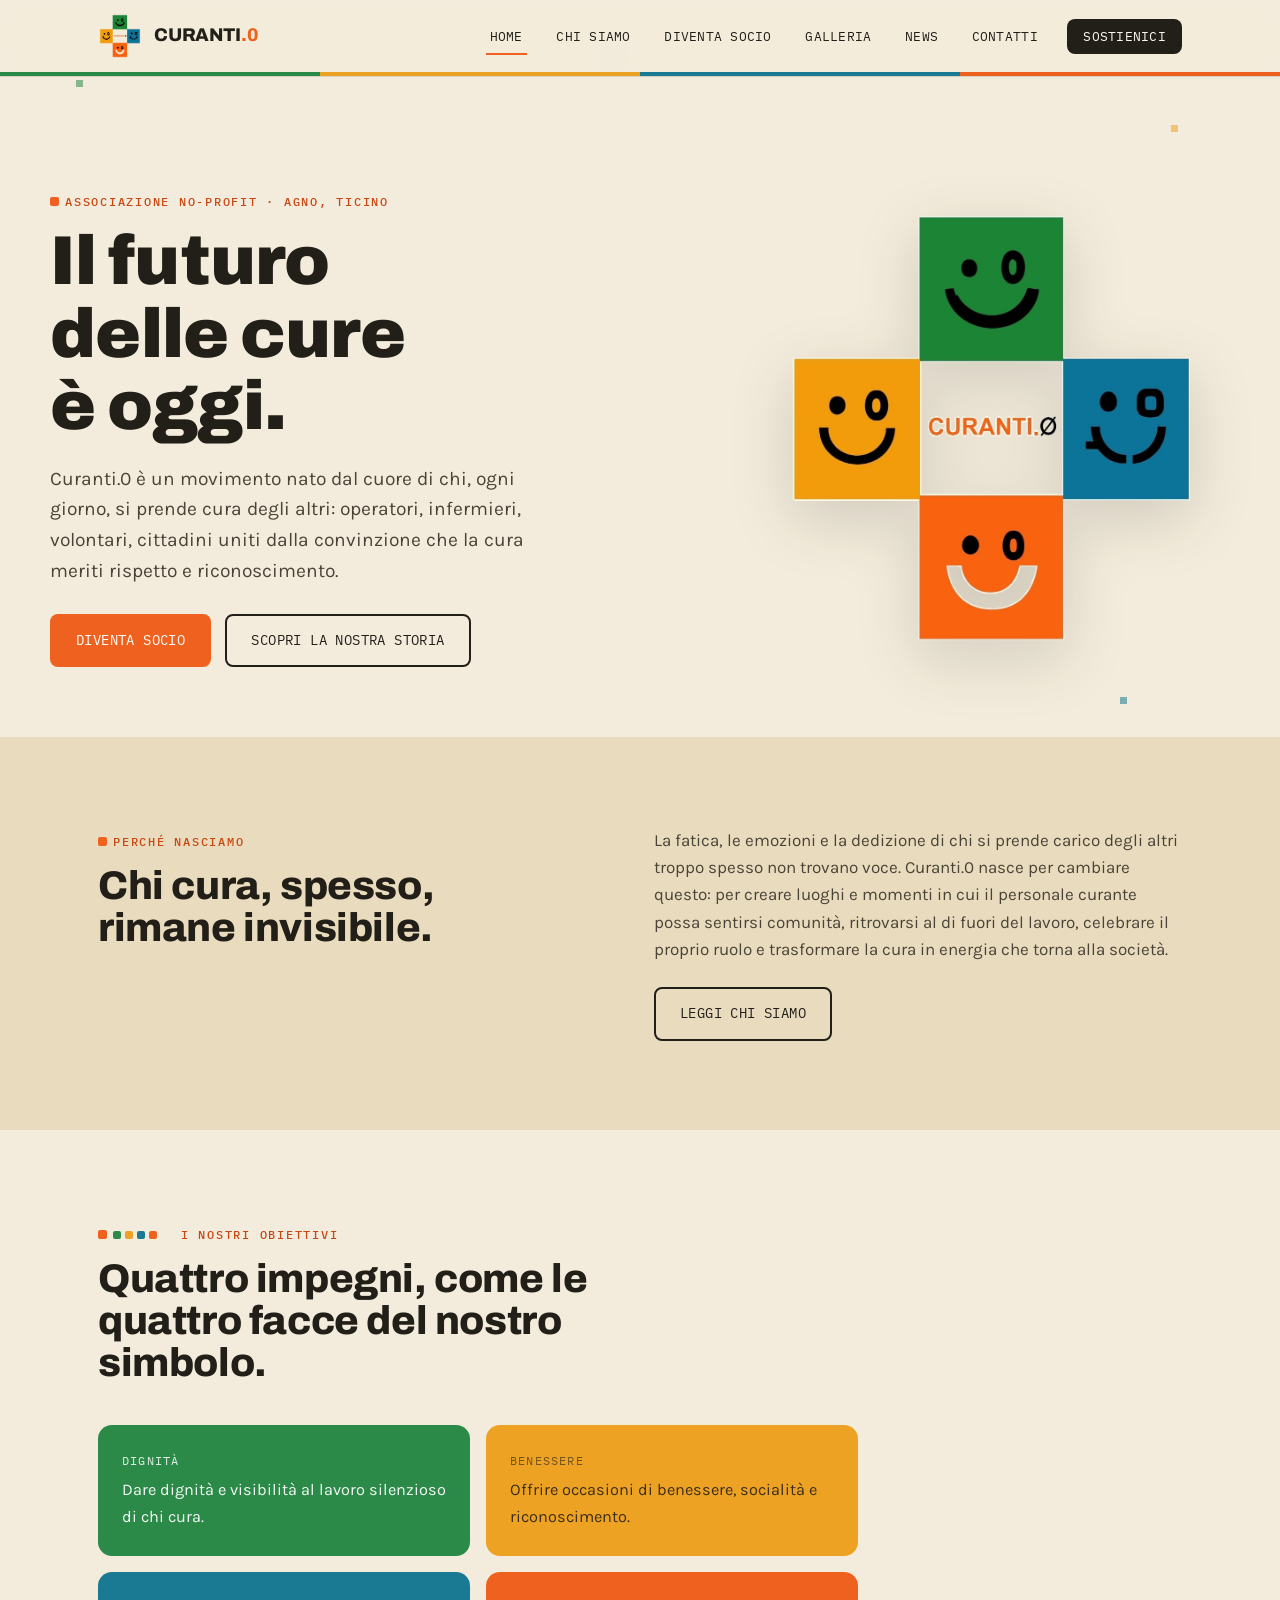
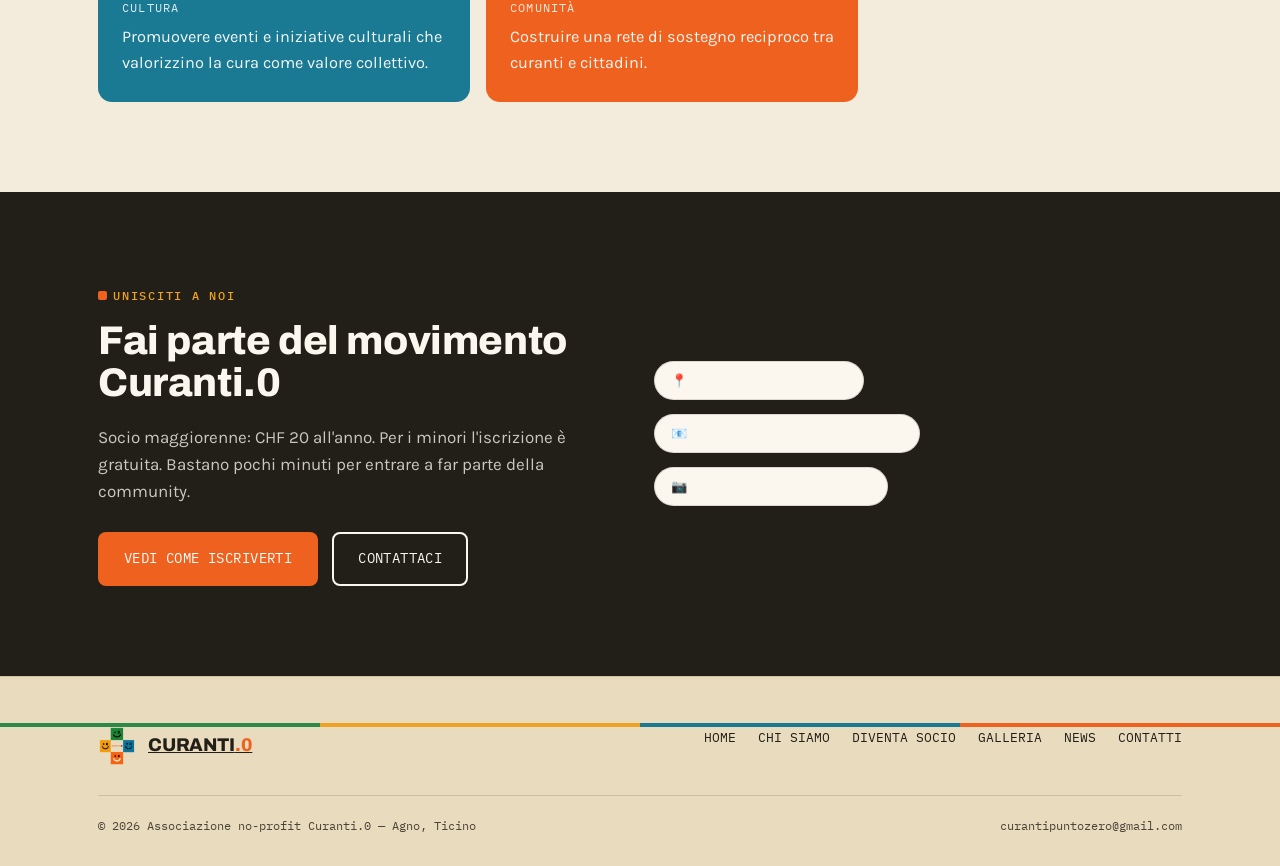
==== index.html @ e6696baa "Add files via upload correzione primo invio file" ====
<!DOCTYPE html>
<html lang="it">
<head>
<meta charset="UTF-8">
<meta name="viewport" content="width=device-width, initial-scale=1.0">
<title>Curanti.0 — Il futuro delle cure è oggi</title>
<meta name="description" content="Curanti.0 è l'associazione no-profit di Agno (Ticino) che dà dignità, visibilità e comunità a chi ogni giorno si prende cura degli altri.">
<link rel="icon" href="logo-mark.png">
<link rel="stylesheet" href="style.css">
</head>
<body>

<header class="site-header">
  <nav class="nav">
    <a href="index.html" class="brand">
      <img src="logo-mark.png" alt="Logo Curanti.0">
      <span class="brand-word">CURANTI<span class="zero">.0</span></span>
    </a>
    <button class="nav-toggle" aria-label="Apri il menu" aria-expanded="false">
      <span></span>
    </button>
    <ul class="nav-links">
      <li><a href="index.html" aria-current="page">Home</a></li>
      <li><a href="chi-siamo.html">Chi siamo</a></li>
      <li><a href="diventa-socio.html">Diventa socio</a></li>
      <li><a href="galleria.html">Galleria</a></li>
      <li><a href="news.html">News</a></li>
      <li><a href="contatti.html">Contatti</a></li>
      <li><a href="diventa-socio.html" class="nav-cta">Sostienici</a></li>
    </ul>
  </nav>
</header>

<main>

  <!-- HERO -->
  <section class="hero wrap">
    <div>
      <span class="eyebrow">Associazione no-profit · Agno, Ticino</span>
      <h1>Il futuro<br>delle cure<br>è oggi.</h1>
      <p class="lede">Curanti.0 è un movimento nato dal cuore di chi, ogni giorno, si prende cura degli altri: operatori, infermieri, volontari, cittadini uniti dalla convinzione che la cura meriti rispetto e riconoscimento.</p>
      <div class="btn-row">
        <a href="diventa-socio.html" class="btn btn-primary">Diventa socio</a>
        <a href="chi-siamo.html" class="btn btn-ghost">Scopri la nostra storia</a>
      </div>
    </div>
    <div class="hero-visual" aria-hidden="true">
      <img src="logo-mark.png" alt="" class="hero-logo-img">
    </div>
  </section>

  <!-- INTRO -->
  <section class="section-alt">
    <div class="wrap">
      <div class="grid-2 reveal">
        <div>
          <span class="eyebrow">Perché nasciamo</span>
          <h2>Chi cura, spesso,<br>rimane invisibile.</h2>
        </div>
        <div>
          <p>La fatica, le emozioni e la dedizione di chi si prende carico degli altri troppo spesso non trovano voce. Curanti.0 nasce per cambiare questo: per creare luoghi e momenti in cui il personale curante possa sentirsi comunità, ritrovarsi al di fuori del lavoro, celebrare il proprio ruolo e trasformare la cura in energia che torna alla società.</p>
          <a href="chi-siamo.html" class="btn btn-ghost" style="margin-top:.4em;">Leggi chi siamo</a>
        </div>
      </div>
    </div>
  </section>

  <!-- OBIETTIVI -->
  <section>
    <div class="wrap">
      <div class="section-head reveal">
        <span class="eyebrow"><span class="cross-dots"><span></span><span></span><span></span><span></span></span>&nbsp; I nostri obiettivi</span>
        <h2>Quattro impegni, come le quattro facce del nostro simbolo.</h2>
      </div>
      <div class="obj-cross reveal">
        <div class="obj-card c-forest">
          <span class="num">Dignità</span>
          <p>Dare dignità e visibilità al lavoro silenzioso di chi cura.</p>
        </div>
        <div class="obj-card c-amber">
          <span class="num">Benessere</span>
          <p>Offrire occasioni di benessere, socialità e riconoscimento.</p>
        </div>
        <div class="obj-card c-teal">
          <span class="num">Cultura</span>
          <p>Promuovere eventi e iniziative culturali che valorizzino la cura come valore collettivo.</p>
        </div>
        <div class="obj-card c-vermillion">
          <span class="num">Comunità</span>
          <p>Costruire una rete di sostegno reciproco tra curanti e cittadini.</p>
        </div>
      </div>
    </div>
  </section>

  <!-- CTA band -->
  <section class="section-dark">
    <div class="wrap">
      <div class="grid-2 reveal" style="align-items:center;">
        <div>
          <span class="eyebrow">Unisciti a noi</span>
          <h2>Fai parte del movimento Curanti.0</h2>
          <p>Socio maggiorenne: CHF 20 all'anno. Per i minori l'iscrizione è gratuita. Bastano pochi minuti per entrare a far parte della community.</p>
          <div class="btn-row">
            <a href="diventa-socio.html" class="btn btn-primary">Vedi come iscriverti</a>
            <a href="contatti.html" class="btn btn-ghost" style="border-color:var(--paper); color:var(--paper);">Contattaci</a>
          </div>
        </div>
        <div>
          <div class="badge" style="margin-bottom:14px;">📍 Sede: Agno — Ticino</div><br>
          <div class="badge" style="margin-bottom:14px;">📧 curantipuntozero@gmail.com</div><br>
          <div class="badge">📷 Instagram — @curanti.0</div>
        </div>
      </div>
    </div>
  </section>

</main>

<footer class="site-footer">
  <div class="wrap">
    <div class="footer-top">
      <a href="index.html" class="footer-brand">
        <img src="logo-mark.png" alt="Logo Curanti.0">
        <span class="brand-word">CURANTI<span class="zero">.0</span></span>
      </a>
      <ul class="footer-nav">
        <li><a href="index.html">Home</a></li>
        <li><a href="chi-siamo.html">Chi siamo</a></li>
        <li><a href="diventa-socio.html">Diventa socio</a></li>
        <li><a href="galleria.html">Galleria</a></li>
        <li><a href="news.html">News</a></li>
        <li><a href="contatti.html">Contatti</a></li>
      </ul>
    </div>
    <div class="footer-bottom">
      <span>© 2026 Associazione no-profit Curanti.0 — Agno, Ticino</span>
      <span>curantipuntozero@gmail.com</span>
    </div>
  </div>
</footer>

<script src="script.js"></script>
</body>
</html>
---- style.css ----
/* ===========================================================
   CURANTI.0 — Design system
   Palette derivata dal logomark a croce (verde / ambra / teal / vermiglio)
   =========================================================== */

@import url('https://fonts.googleapis.com/css2?family=Archivo:ital,wght@0,500;0,600;0,700;0,800;0,900;1,600&family=Karla:ital,wght@0,400;0,500;0,600;0,700;1,400&family=IBM+Plex+Mono:wght@400;500&display=swap');

:root{
  /* --- colore --- */
  --cream:        #F3ECDC;
  --cream-deep:   #E9DBBD;
  --paper:        #FBF7EE;
  --ink:          #221F19;
  --ink-soft:     #4A4438;

  --forest:       #2C8A49;
  --forest-deep:  #1F6837;
  --amber:        #EEA224;
  --amber-deep:   #C97F0F;
  --teal:         #1B7A93;
  --teal-deep:    #145B6E;
  --vermillion:   #EF611E;
  --vermillion-deep: #C84813;
  --coral:        #E15845;

  --line: rgba(34,31,25,0.14);

  /* --- tipografia --- */
  --font-display: 'Archivo', sans-serif;
  --font-body: 'Karla', sans-serif;
  --font-mono: 'IBM Plex Mono', monospace;

  /* --- misure --- */
  --maxw: 1180px;
  --radius: 14px;
  --radius-sm: 8px;
}

*, *::before, *::after{ box-sizing: border-box; }

html{ scroll-behavior: smooth; }
@media (prefers-reduced-motion: reduce){
  html{ scroll-behavior: auto; }
  *, *::before, *::after{
    animation-duration: 0.001ms !important;
    animation-iteration-count: 1 !important;
    transition-duration: 0.001ms !important;
    scroll-behavior: auto !important;
  }
}

body{
  margin: 0;
  background: var(--cream);
  color: var(--ink);
  font-family: var(--font-body);
  font-size: 17px;
  line-height: 1.6;
  -webkit-font-smoothing: antialiased;
}

img{ max-width: 100%; display: block; }
a{ color: inherit; }

h1,h2,h3{
  font-family: var(--font-display);
  font-weight: 800;
  line-height: 1.05;
  margin: 0 0 0.5em;
  letter-spacing: -0.01em;
}
h1{ font-size: clamp(2.4rem, 5.4vw, 4.4rem); font-weight: 900; }
h2{ font-size: clamp(1.7rem, 3.2vw, 2.5rem); }
h3{ font-size: 1.2rem; font-weight: 700; }

p{ margin: 0 0 1.1em; color: var(--ink-soft); max-width: 62ch; }

.eyebrow{
  display: inline-flex;
  align-items: center;
  gap: 0.5em;
  font-family: var(--font-mono);
  font-size: 0.78rem;
  letter-spacing: 0.14em;
  text-transform: uppercase;
  color: var(--vermillion-deep);
  font-weight: 500;
  margin-bottom: 1.1em;
}
.eyebrow::before{
  content:'';
  display:block;
  width: 9px; height: 9px;
  background: var(--vermillion);
  border-radius: 2px;
}

.wrap{
  max-width: var(--maxw);
  margin: 0 auto;
  padding: 0 clamp(20px, 4vw, 48px);
}

:focus-visible{
  outline: 3px solid var(--teal);
  outline-offset: 3px;
  border-radius: 4px;
}

/* ---------------- Cross dot motif (piccolo, usato come divisore ricorrente) ---------------- */
.cross-dots{
  display: inline-grid;
  grid-template-columns: repeat(4, 8px);
  gap: 4px;
  vertical-align: middle;
}
.cross-dots span{ width: 8px; height: 8px; border-radius: 2px; }
.cross-dots span:nth-child(1){ background: var(--forest); }
.cross-dots span:nth-child(2){ background: var(--amber); }
.cross-dots span:nth-child(3){ background: var(--teal); }
.cross-dots span:nth-child(4){ background: var(--vermillion); }

/* ---------------- Header / nav ---------------- */
.site-header{
  position: sticky;
  top: 0;
  z-index: 50;
  background: rgba(243,236,220,0.86);
  backdrop-filter: saturate(140%) blur(10px);
  border-bottom: 1px solid var(--line);
}
.site-header::after{
  content: "";
  display: block;
  height: 4px;
  background: linear-gradient(to right,
    var(--forest) 0 25%, var(--amber) 25% 50%,
    var(--teal) 50% 75%, var(--vermillion) 75% 100%);
}
.site-footer{ position: relative; }
.site-footer::before{
  content: "";
  display: block;
  height: 4px;
  background: linear-gradient(to right,
    var(--forest) 0 25%, var(--amber) 25% 50%,
    var(--teal) 50% 75%, var(--vermillion) 75% 100%);
}

/* Texture di fondo: piccoli quadrati sparsi nei quattro colori del logomark,
   stessa "grammatica" visiva della croce — non un gradiente decorativo generico */
body{ position: relative; }
body::before{
  content: "";
  position: fixed;
  inset: 0;
  z-index: -1;
  pointer-events: none;
  opacity: .55;
  background-image:
    linear-gradient(var(--forest) 0 0), linear-gradient(var(--amber) 0 0),
    linear-gradient(var(--teal) 0 0), linear-gradient(var(--vermillion) 0 0),
    linear-gradient(var(--forest) 0 0), linear-gradient(var(--vermillion) 0 0);
  background-size: 7px 7px;
  background-repeat: no-repeat;
  background-position:
    6% 9%, 92% 14%, 88% 78%, 9% 86%, 48% 6%, 63% 92%;
}
@media (max-width: 640px){ body::before{ opacity: .35; } }
.nav{
  display: flex;
  align-items: center;
  justify-content: space-between;
  padding: 14px clamp(20px, 4vw, 48px);
  max-width: var(--maxw);
  margin: 0 auto;
}
.brand{
  display: flex;
  align-items: center;
  gap: 12px;
  text-decoration: none;
  color: var(--ink);
}
.brand img{
  width: 44px; height: 44px;
  object-fit: contain;
}
.brand-word{
  font-family: var(--font-display);
  font-weight: 800;
  font-size: 1.15rem;
  letter-spacing: -0.01em;
}
.brand-word .zero{ color: var(--vermillion); }

.nav-links{
  display: flex;
  align-items: center;
  gap: clamp(8px, 2vw, 30px);
  list-style: none;
  margin: 0; padding: 0;
  font-family: var(--font-mono);
  font-size: 0.82rem;
  letter-spacing: 0.02em;
  text-transform: uppercase;
}
.nav-links a{
  text-decoration: none;
  padding: 8px 4px;
  border-bottom: 2px solid transparent;
  transition: border-color .15s ease, color .15s ease;
}
.nav-links a:hover, .nav-links a[aria-current="page"]{
  border-color: var(--vermillion);
}
.nav-cta{
  font-family: var(--font-mono) !important;
  background: var(--ink);
  color: var(--paper) !important;
  padding: 9px 16px !important;
  border-radius: var(--radius-sm);
  border-bottom: none !important;
}
.nav-cta:hover{ background: var(--vermillion-deep); border-color: transparent !important; }

.nav-toggle{
  display: none;
  background: none;
  border: 1px solid var(--line);
  border-radius: 8px;
  width: 42px; height: 38px;
  cursor: pointer;
  align-items: center;
  justify-content: center;
}
.nav-toggle span, .nav-toggle span::before, .nav-toggle span::after{
  content:'';
  display:block;
  width: 18px; height: 2px;
  background: var(--ink);
  position: relative;
  transition: transform .2s ease, opacity .2s ease;
}
.nav-toggle span::before{ position:absolute; top:-6px; }
.nav-toggle span::after{ position:absolute; top:6px; }

@media (max-width: 780px){
  .nav-toggle{ display: inline-flex; }
  .nav-links{
    position: absolute;
    top: 100%; left: 0; right: 0;
    background: var(--paper);
    flex-direction: column;
    align-items: flex-start;
    gap: 4px;
    padding: 14px clamp(20px,4vw,48px) 20px;
    border-bottom: 1px solid var(--line);
    display: none;
  }
  .nav-links.open{ display: flex; }
  .nav-links a{ width: 100%; padding: 10px 0; }
  .nav-cta{ width: fit-content; }
}

/* ---------------- Buttons ---------------- */
.btn{
  display: inline-flex;
  align-items: center;
  gap: 0.5em;
  font-family: var(--font-mono);
  font-size: 0.85rem;
  letter-spacing: 0.03em;
  text-transform: uppercase;
  text-decoration: none;
  padding: 14px 24px;
  border-radius: var(--radius-sm);
  border: 2px solid transparent;
  cursor: pointer;
  transition: transform .15s ease, background .15s ease, border-color .15s ease, color .15s ease;
}
.btn:hover{ transform: translateY(-2px); }
.btn-primary{ background: var(--vermillion); color: #fff; }
.btn-primary:hover{ background: var(--vermillion-deep); }
.btn-ghost{ background: transparent; border-color: var(--ink); color: var(--ink); }
.btn-ghost:hover{ background: var(--ink); color: var(--paper); }
.btn-row{ display: flex; flex-wrap: wrap; gap: 14px; margin-top: 1.6em; }

/* ---------------- Hero ---------------- */
.hero{
  padding: clamp(56px, 9vw, 110px) 0 clamp(40px, 6vw, 70px);
  display: grid;
  grid-template-columns: 1.15fr 0.85fr;
  gap: clamp(24px, 5vw, 60px);
  align-items: center;
}
.hero h1{ margin-bottom: 0.3em; }
.hero .lede{ font-size: 1.2rem; max-width: 46ch; }

.hero-visual{
  position: relative;
  aspect-ratio: 1 / 1;
  max-width: 420px;
  justify-self: center;
}
.hero-cross{
  display: grid;
  grid-template-columns: repeat(3, 1fr);
  grid-template-rows: repeat(3, 1fr);
  width: 100%; height: 100%;
  gap: 10px;
}
.hero-cross .cell{
  border-radius: var(--radius);
  opacity: 0;
  transform: scale(.7);
  animation: pop .55s cubic-bezier(.2,.8,.3,1.2) forwards;
}
.hero-cross .cell.top{ grid-column: 2; grid-row: 1; background: var(--forest); animation-delay: .05s;}
.hero-cross .cell.left{ grid-column: 1; grid-row: 2; background: var(--amber); animation-delay: .17s;}
.hero-cross .cell.center{ grid-column: 2; grid-row: 2; background: var(--paper); display:flex; align-items:center; justify-content:center; animation-delay: .29s; border: 1px solid var(--line);}
.hero-cross .cell.right{ grid-column: 3; grid-row: 2; background: var(--teal); animation-delay: .41s;}
.hero-cross .cell.bottom{ grid-column: 2; grid-row: 3; background: var(--vermillion); animation-delay: .53s;}
.hero-cross .cell.center span{
  font-family: var(--font-display);
  font-weight: 900;
  color: var(--vermillion);
  font-size: clamp(0.9rem, 2vw, 1.3rem);
}
@keyframes pop{
  to{ opacity: 1; transform: scale(1); }
}
@media (prefers-reduced-motion: reduce){
  .hero-cross .cell{ opacity: 1; transform: scale(1); animation: none; }
}

@media (max-width: 860px){
  .hero{ grid-template-columns: 1fr; }
  .hero-visual{ order: -1; max-width: 260px; }
}

.hero-visual.mini{ max-width: 210px; }
.hero-logo-img{
  width: 100%;
  height: auto;
  display: block;
  filter: drop-shadow(0 18px 30px rgba(31, 26, 20, 0.16));
}
.hero-visual.mini .hero-logo-img{
  filter: drop-shadow(0 10px 18px rgba(31, 26, 20, 0.14));
}
@media (max-width: 860px){ .hero-visual.mini{ max-width: 170px; } }

/* ---------------- Sections ---------------- */
section{ padding: clamp(50px, 7vw, 90px) 0; }
.section-alt{ background: var(--cream-deep); }
.section-dark{ background: var(--ink); color: var(--paper); }
.section-dark p{ color: rgba(251,247,238,0.78); }
.section-dark .eyebrow{ color: var(--amber); }

.section-head{ max-width: 62ch; margin-bottom: 2.4em; }

.divider-swoosh{
  width: 130px;
  height: 18px;
  margin: 1.6em 0 1.8em;
}

/* Timbro a croce nell'angolo delle card — miniatura del logomark, non un bordo generico */
.info-card, .founder-card, .fee-card, .news-card{ position: relative; overflow: hidden; }
.info-card::before, .founder-card::before, .fee-card::before, .news-card::before{
  content: "";
  position: absolute;
  top: 0; left: 0;
  width: 22px; height: 22px;
  background-image:
    linear-gradient(var(--forest) 0 0), linear-gradient(var(--amber) 0 0),
    linear-gradient(var(--teal) 0 0), linear-gradient(var(--vermillion) 0 0);
  background-size: 9px 9px;
  background-repeat: no-repeat;
  background-position: 0 0, 13px 0, 0 13px, 13px 13px;
  border-bottom-right-radius: var(--radius-sm);
  opacity: .9;
}
.fee-card.highlight::before{ opacity: 1; filter: brightness(1.15); }

/* ---------------- Grid / cards ---------------- */
.grid-2{ display: grid; grid-template-columns: repeat(2, 1fr); gap: clamp(18px, 3vw, 28px); }
.grid-3{ display: grid; grid-template-columns: repeat(3, 1fr); gap: clamp(18px, 3vw, 28px); }
@media (max-width: 860px){ .grid-2, .grid-3{ grid-template-columns: 1fr; } }

.card{
  background: var(--paper);
  border: 1px solid var(--line);
  border-radius: var(--radius);
  padding: clamp(22px, 3vw, 30px);
}

/* ---- griglia obiettivi a forma di croce (richiama il logomark) ---- */
.obj-cross{
  display: grid;
  grid-template-columns: repeat(2, minmax(0,1fr));
  grid-template-rows: repeat(2, auto);
  gap: 16px;
  max-width: 760px;
}
.obj-card{
  border-radius: var(--radius);
  padding: 26px 24px;
  color: #fff;
  position: relative;
  overflow: hidden;
}
.obj-card .num{
  font-family: var(--font-mono);
  font-size: 0.75rem;
  letter-spacing: .1em;
  text-transform: uppercase;
  opacity: .85;
  display: block;
  margin-bottom: .6em;
}
.obj-card p{ color: rgba(255,255,255,0.94); margin: 0; font-size: 1.02rem; }
.obj-card.c-forest{ background: var(--forest); }
.obj-card.c-amber{ background: var(--amber); color: var(--ink); }
.obj-card.c-amber p{ color: rgba(34,31,25,0.88); }
.obj-card.c-amber .num{ color: rgba(34,31,25,0.7); }
.obj-card.c-teal{ background: var(--teal); }
.obj-card.c-vermillion{ background: var(--vermillion); }
@media (max-width: 640px){
  .obj-cross{ grid-template-columns: 1fr; }
}

/* ---------------- Founders ---------------- */
.founder-card{
  background: var(--paper);
  border: 1px solid var(--line);
  border-radius: var(--radius);
  padding: 24px;
  display: flex;
  flex-direction: column;
  gap: 10px;
}
.founder-avatar{
  width: 52px; height: 52px;
  border-radius: 50%;
  display: flex; align-items: center; justify-content: center;
  font-family: var(--font-display);
  font-weight: 800;
  color: #fff;
  font-size: 1.1rem;
}
.founder-card a{
  font-family: var(--font-mono);
  font-size: 0.9rem;
  text-decoration: none;
  color: var(--teal-deep);
  border-bottom: 1px solid var(--teal-deep);
  width: fit-content;
}

/* ---------------- Contatti / info cards ---------------- */
.info-card{
  background: var(--paper);
  border: 1px solid var(--line);
  border-radius: var(--radius);
  padding: 26px;
}
.info-card .label{
  font-family: var(--font-mono);
  font-size: .72rem;
  text-transform: uppercase;
  letter-spacing: .1em;
  color: var(--vermillion-deep);
  display: block;
  margin-bottom: .5em;
}
.info-card .value{
  font-family: var(--font-display);
  font-weight: 700;
  font-size: 1.15rem;
}
.info-card a{ text-decoration: none; }
.info-card a:hover{ text-decoration: underline; }

/* ---------------- Badge ---------------- */
.badge{
  display: inline-flex;
  align-items: center;
  gap: .6em;
  font-family: var(--font-mono);
  font-size: .82rem;
  background: var(--paper);
  border: 1px solid var(--line);
  padding: 8px 16px;
  border-radius: 100px;
}

/* ---------------- Fee cards (diventa socio) ---------------- */
.fee-card{
  border-radius: var(--radius);
  padding: 28px;
  border: 2px solid var(--ink);
  background: var(--paper);
}
.fee-card.highlight{ background: var(--ink); color: var(--paper); border-color: var(--ink); }
.fee-card.highlight p{ color: rgba(251,247,238,0.78); }
.fee-price{
  font-family: var(--font-display);
  font-weight: 900;
  font-size: 2.4rem;
  margin: .2em 0 .1em;
}
.fee-price span{ font-family: var(--font-mono); font-size: 0.9rem; font-weight: 400; opacity: .7; }

.steps{ counter-reset: step; list-style: none; margin: 0; padding: 0; }
.steps li{
  counter-increment: step;
  display: grid;
  grid-template-columns: 44px 1fr;
  gap: 18px;
  padding: 20px 0;
  border-top: 1px solid var(--line);
}
.steps li:last-child{ border-bottom: 1px solid var(--line); }
.steps li::before{
  content: counter(step, decimal-leading-zero);
  font-family: var(--font-mono);
  font-weight: 500;
  color: var(--vermillion-deep);
  font-size: 1rem;
}

/* ---------------- Galleria ---------------- */
.gallery-grid{
  display: grid;
  grid-template-columns: repeat(auto-fill, minmax(220px, 1fr));
  gap: 14px;
}
.gallery-item{
  aspect-ratio: 1;
  border-radius: var(--radius-sm);
  display: flex;
  align-items: center;
  justify-content: center;
  text-align: center;
  padding: 14px;
  color: #fff;
  font-family: var(--font-mono);
  font-size: .78rem;
  letter-spacing: .02em;
  position: relative;
  overflow: hidden;
}
.gallery-item span{ opacity: .92; max-width: 16ch; }
.gallery-item.c-amber{ color: var(--ink); }

/* ---------------- News ---------------- */
.news-list{
  display: flex;
  flex-direction: column;
  gap: 18px;
}
.news-card{
  background: var(--paper);
  border: 1px solid var(--line);
  border-radius: var(--radius);
  padding: clamp(20px, 3vw, 28px);
  display: grid;
  grid-template-columns: 1fr;
  gap: 8px;
}
.news-tag{
  font-family: var(--font-mono);
  font-size: .72rem;
  text-transform: uppercase;
  letter-spacing: .1em;
  color: var(--teal-deep);
  background: rgba(27,122,147,0.1);
  padding: 5px 12px;
  border-radius: 100px;
  width: fit-content;
}
.news-meta{
  font-family: var(--font-mono);
  font-size: .82rem;
  color: var(--ink-soft);
}
.news-card h3{ margin: .1em 0; }
.news-card a.news-link{
  font-family: var(--font-mono);
  font-size: .9rem;
  text-decoration: none;
  color: var(--vermillion-deep);
  border-bottom: 1px solid var(--vermillion-deep);
  width: fit-content;
}

/* ---------------- QR panel (Contatti) ---------------- */
.qr-panel{
  display: grid;
  grid-template-columns: 1.2fr auto;
  align-items: center;
  gap: clamp(24px, 5vw, 60px);
}
.qr-panel-text h2{ margin: .15em 0 .3em; }
.qr-image{
  width: 220px;
  height: auto;
  border-radius: var(--radius);
  filter: drop-shadow(0 14px 26px rgba(31, 26, 20, 0.18));
  justify-self: center;
}
@media (max-width: 720px){
  .qr-panel{ grid-template-columns: 1fr; text-align: center; }
  .qr-panel-text > *{ margin-left: auto; margin-right: auto; }
}
.empty-state{
  text-align: center;
  padding: clamp(30px, 5vw, 50px) 20px;
  border: 1px dashed var(--line);
  border-radius: var(--radius);
  color: var(--ink-soft);
}
.empty-state .eyebrow{ justify-content: center; }

.bank-box{
  font-family: var(--font-mono);
  background: var(--ink);
  color: var(--paper);
  padding: 22px 26px;
  border-radius: var(--radius);
  font-size: .92rem;
  line-height: 1.9;
}
.bank-box b{ color: var(--amber); }

/* ---------------- Footer ---------------- */
.site-footer{
  border-top: 1px solid var(--line);
  padding: 46px 0 30px;
  background: var(--cream-deep);
}
.footer-top{
  display: flex;
  flex-wrap: wrap;
  justify-content: space-between;
  gap: 30px;
  margin-bottom: 30px;
}
.footer-brand{ display: flex; align-items: center; gap: 12px; }
.footer-brand img{ width: 38px; height: 38px; object-fit: contain; }
.footer-nav{
  display: flex;
  gap: 22px;
  list-style: none;
  margin: 0; padding: 0;
  font-family: var(--font-mono);
  font-size: .82rem;
  text-transform: uppercase;
}
.footer-nav a{ text-decoration: none; }
.footer-nav a:hover{ text-decoration: underline; }
.footer-bottom{
  display: flex;
  justify-content: space-between;
  flex-wrap: wrap;
  gap: 10px;
  font-family: var(--font-mono);
  font-size: .78rem;
  color: var(--ink-soft);
  padding-top: 20px;
  border-top: 1px solid var(--line);
}

/* ---------------- reveal on scroll ---------------- */
.reveal{ opacity: 0; transform: translateY(16px); transition: opacity .6s ease, transform .6s ease; }
.reveal.in{ opacity: 1; transform: translateY(0); }
@media (prefers-reduced-motion: reduce){ .reveal{ opacity: 1; transform: none; } }
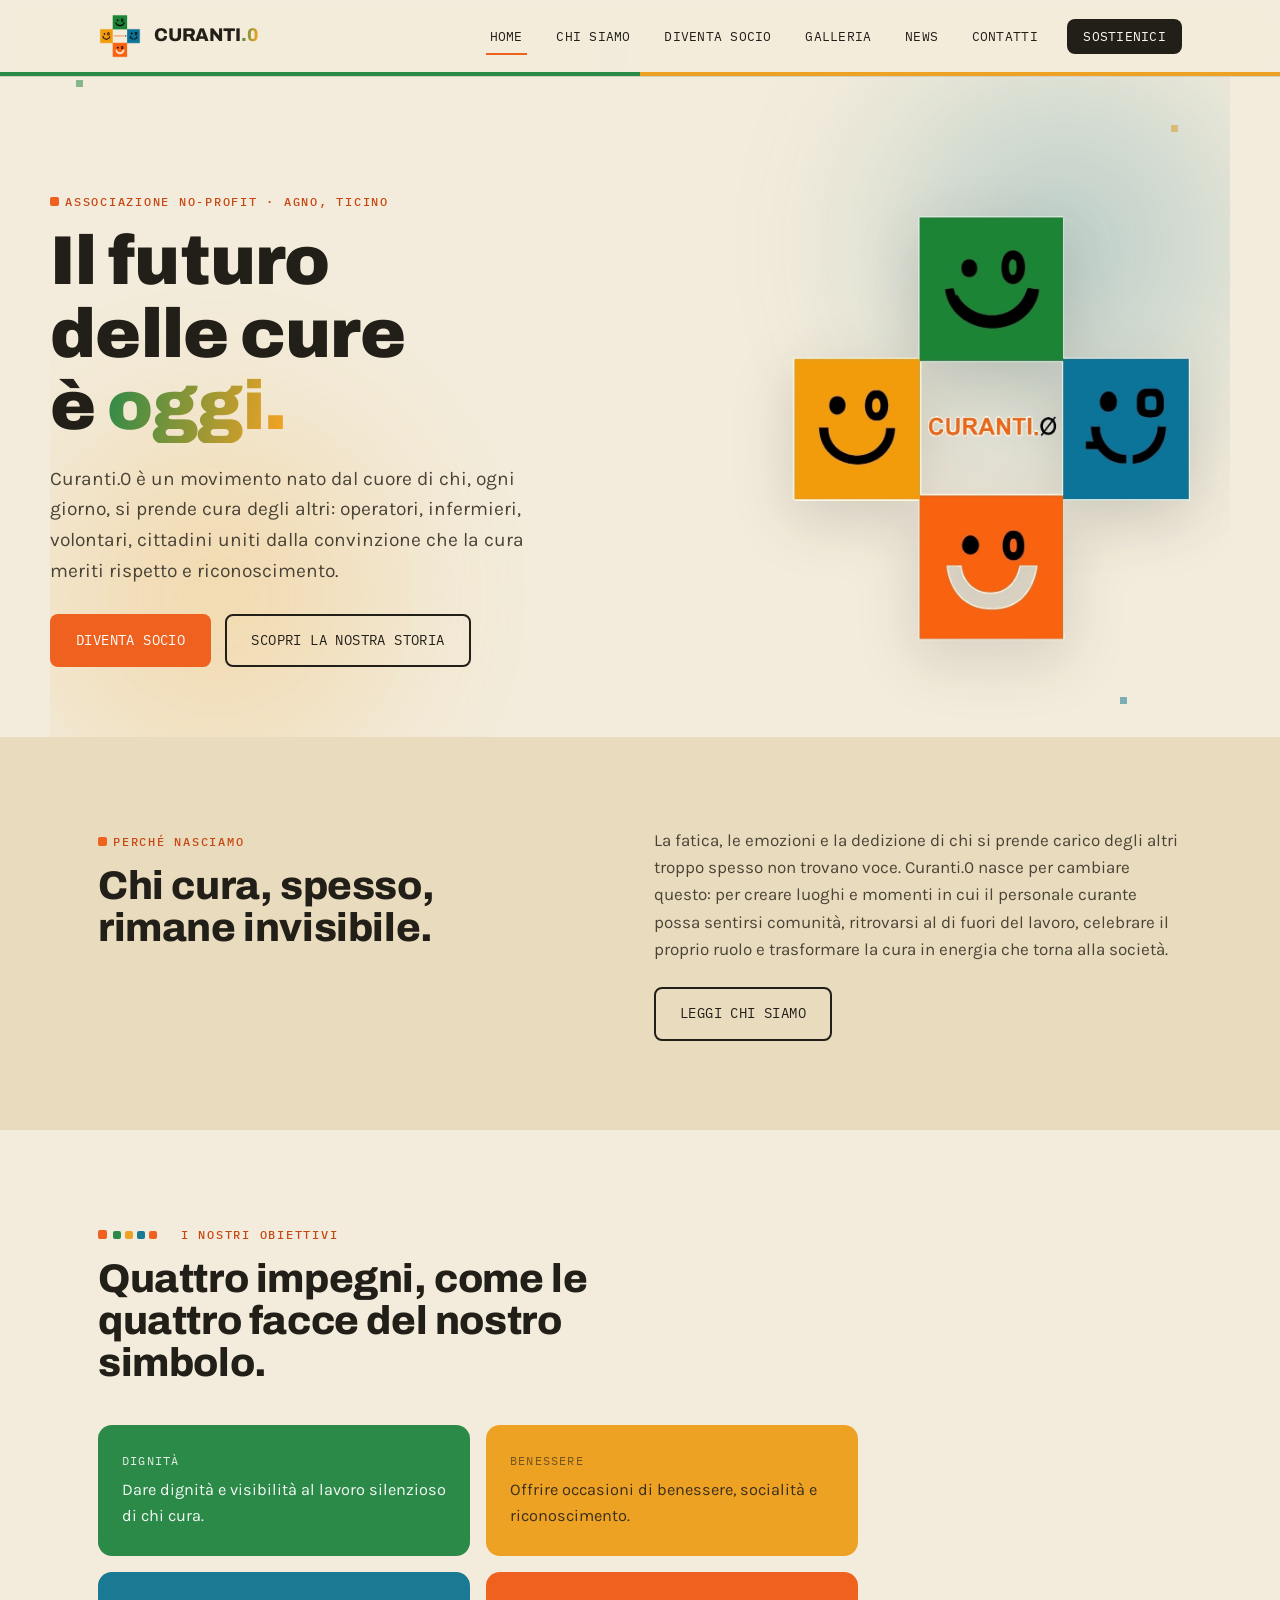
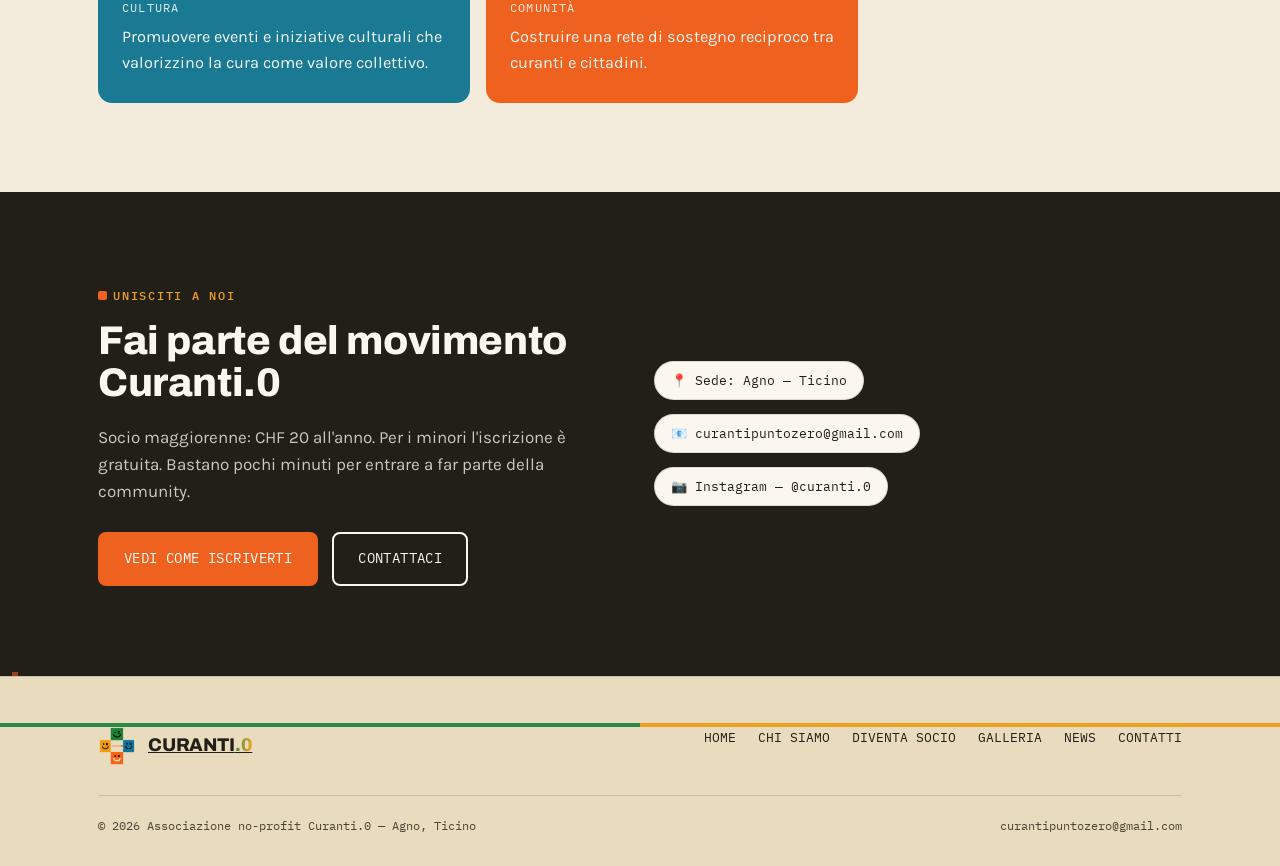
==== commit ff4ead2e: "Restyling: effetti wow mantenendo scheletro e palette Aggiunge una serie di micro-interazioni e dett" ====
--- a/index.html
+++ b/index.html
@@ -9,6 +9,7 @@
 <link rel="stylesheet" href="style.css">
 </head>
 <body>
+<div class="scroll-progress"></div>
 
 <header class="site-header">
   <nav class="nav">
@@ -37,7 +38,11 @@
   <section class="hero wrap">
     <div>
       <span class="eyebrow">Associazione no-profit · Agno, Ticino</span>
-      <h1>Il futuro<br>delle cure<br>è oggi.</h1>
+      <h1 class="kinetic-h1">
+        <span class="line"><span>Il futuro</span></span>
+        <span class="line"><span>delle cure</span></span>
+        <span class="line"><span>è <em class="accent-grad" style="font-style:normal;">oggi.</em></span></span>
+      </h1>
       <p class="lede">Curanti.0 è un movimento nato dal cuore di chi, ogni giorno, si prende cura degli altri: operatori, infermieri, volontari, cittadini uniti dalla convinzione che la cura meriti rispetto e riconoscimento.</p>
       <div class="btn-row">
         <a href="diventa-socio.html" class="btn btn-primary">Diventa socio</a>
--- a/style.css
+++ b/style.css
@@ -192,7 +192,18 @@
   font-size: 1.15rem;
   letter-spacing: -0.01em;
 }
-.brand-word .zero{ color: var(--vermillion); }
+.brand-word .zero{
+  background: linear-gradient(100deg, var(--forest), var(--amber), var(--teal), var(--vermillion));
+  background-size: 300% 100%;
+  -webkit-background-clip: text;
+  background-clip: text;
+  color: transparent;
+  animation: grad-shift 7s ease-in-out infinite;
+}
+@keyframes grad-shift{
+  0%,100%{ background-position: 0% 50%; }
+  50%{ background-position: 100% 50%; }
+}
 
 .nav-links{
   display: flex;
@@ -491,6 +502,7 @@
   font-family: var(--font-mono);
   font-size: .82rem;
   background: var(--paper);
+  color: var(--ink);
   border: 1px solid var(--line);
   padding: 8px 16px;
   border-radius: 100px;
@@ -554,6 +566,7 @@
 }
 .gallery-item span{ opacity: .92; max-width: 16ch; }
 .gallery-item.c-amber{ color: var(--ink); }
+.gallery-photo{ width: 100%; height: 100%; object-fit: cover; display: block; }
 
 /* ---------------- News ---------------- */
 .news-list{
@@ -673,7 +686,171 @@
   border-top: 1px solid var(--line);
 }
 
-/* ---------------- reveal on scroll ---------------- */
-.reveal{ opacity: 0; transform: translateY(16px); transition: opacity .6s ease, transform .6s ease; }
-.reveal.in{ opacity: 1; transform: translateY(0); }
-@media (prefers-reduced-motion: reduce){ .reveal{ opacity: 1; transform: none; } }
+/* ---------------- reveal on scroll (a cascata sui figli diretti) ---------------- */
+.reveal > *{
+  opacity: 0;
+  transform: translateY(16px);
+  transition: opacity .55s ease, transform .55s ease;
+}
+.reveal.in > *{ opacity: 1; transform: translateY(0); }
+.reveal.in > *:nth-child(1){ transition-delay: .03s; }
+.reveal.in > *:nth-child(2){ transition-delay: .1s; }
+.reveal.in > *:nth-child(3){ transition-delay: .17s; }
+.reveal.in > *:nth-child(4){ transition-delay: .24s; }
+.reveal.in > *:nth-child(5){ transition-delay: .31s; }
+.reveal.in > *:nth-child(6){ transition-delay: .38s; }
+.reveal.in > *:nth-child(n+7){ transition-delay: .42s; }
+@media (prefers-reduced-motion: reduce){ .reveal > *{ opacity: 1; transform: none; } }
+
+/* ---------------- Scroll progress ---------------- */
+.scroll-progress{
+  position: fixed;
+  top: 0; left: 0;
+  height: 3px;
+  width: 0%;
+  z-index: 100;
+  background: linear-gradient(to right, var(--forest), var(--amber), var(--teal), var(--vermillion));
+}
+
+/* ---------------- Header dinamico allo scroll + shimmer sulla barra cross ---------------- */
+.site-header{ transition: box-shadow .25s ease; }
+.site-header.scrolled{ box-shadow: 0 10px 30px -18px rgba(34,31,25,0.35); }
+.site-header.scrolled .nav{ padding-top: 10px; padding-bottom: 10px; }
+.nav{ transition: padding .25s ease; }
+.site-header::after, .site-footer::before{
+  background-size: 200% 100%;
+  animation: shimmer-bar 9s linear infinite;
+}
+@keyframes shimmer-bar{ to{ background-position: -200% 0; } }
+
+/* ---------------- Aurora animata nell'hero ---------------- */
+.hero{ position: relative; overflow: hidden; }
+.hero::before, .hero::after{
+  content: "";
+  position: absolute;
+  z-index: -1;
+  width: 48vw; height: 48vw;
+  max-width: 520px; max-height: 520px;
+  border-radius: 50%;
+  filter: blur(70px);
+  opacity: .32;
+  pointer-events: none;
+}
+.hero::before{
+  background: radial-gradient(circle, var(--teal), transparent 70%);
+  top: -14%; right: -8%;
+  animation: drift-a 17s ease-in-out infinite alternate;
+}
+.hero::after{
+  background: radial-gradient(circle, var(--amber), transparent 70%);
+  bottom: -18%; left: -8%;
+  animation: drift-b 21s ease-in-out infinite alternate;
+}
+@keyframes drift-a{ to{ transform: translate(-30px, 26px) scale(1.12); } }
+@keyframes drift-b{ to{ transform: translate(26px, -18px) scale(1.08); } }
+@media (max-width: 640px){ .hero::before, .hero::after{ opacity: .2; } }
+
+/* ---------------- Pattern animato nelle sezioni scure ---------------- */
+.section-dark{ position: relative; overflow: hidden; }
+.section-dark::before{
+  content: "";
+  position: absolute;
+  inset: -20%;
+  background-image:
+    linear-gradient(var(--forest) 0 0), linear-gradient(var(--amber) 0 0),
+    linear-gradient(var(--teal) 0 0), linear-gradient(var(--vermillion) 0 0);
+  background-size: 6px 6px;
+  background-repeat: no-repeat;
+  background-position: 10% 22%, 86% 16%, 90% 80%, 15% 86%;
+  opacity: .55;
+  animation: float-dark 15s ease-in-out infinite alternate;
+  pointer-events: none;
+}
+.section-dark .wrap{ position: relative; z-index: 1; }
+@keyframes float-dark{ to{ transform: translate(14px, -10px); } }
+
+/* ---------------- Tilt 3D su card ---------------- */
+.card, .obj-card, .founder-card, .info-card, .fee-card, .news-card, .gallery-item{
+  transform: perspective(900px) rotateX(var(--tiltX,0deg)) rotateY(var(--tiltY,0deg));
+  transition: transform .35s cubic-bezier(.2,.8,.2,1), box-shadow .35s ease, border-color .35s ease;
+  will-change: transform;
+}
+.card:hover, .obj-card:hover, .founder-card:hover, .info-card:hover, .fee-card:hover, .news-card:hover, .gallery-item:hover{
+  box-shadow: 0 22px 44px -22px rgba(34,31,25,0.35);
+}
+.founder-card:hover, .info-card:hover, .news-card:hover, .card:hover{ border-color: var(--teal); }
+.fee-card.highlight:hover{ box-shadow: 0 22px 50px -20px rgba(238,162,36,0.4); }
+
+/* ---------------- Bottoni magnetici + shine ---------------- */
+.btn{ position: relative; overflow: hidden; }
+.btn-primary::after{
+  content: "";
+  position: absolute; inset: 0;
+  background: linear-gradient(115deg, transparent 20%, rgba(255,255,255,.4) 38%, transparent 55%);
+  transform: translateX(-120%);
+  transition: transform .6s ease;
+}
+.btn-primary:hover::after{ transform: translateX(120%); }
+
+/* ---------------- Galleria: hover, overlay, lightbox ---------------- */
+.gallery-item{ cursor: zoom-in; }
+.gallery-photo{ transition: transform .5s ease; }
+.gallery-item:hover .gallery-photo{ transform: scale(1.08); }
+.gallery-item::after{
+  content: "";
+  position: absolute; inset: 0;
+  background: linear-gradient(to top, rgba(34,31,25,.5), transparent 55%);
+  opacity: 0;
+  transition: opacity .3s ease;
+}
+.gallery-item:hover::after{ opacity: 1; }
+
+.lightbox{
+  position: fixed; inset: 0;
+  background: rgba(17,15,11,0.92);
+  display: flex; align-items: center; justify-content: center;
+  padding: 30px;
+  z-index: 200;
+  opacity: 0;
+  pointer-events: none;
+  transition: opacity .3s ease;
+}
+.lightbox.open{ opacity: 1; pointer-events: auto; }
+.lightbox img{
+  max-width: min(90vw, 900px);
+  max-height: 85vh;
+  border-radius: var(--radius);
+  box-shadow: 0 30px 70px rgba(0,0,0,.5);
+}
+.lightbox-close{
+  position: absolute; top: 20px; right: clamp(20px,4vw,48px);
+  width: 42px; height: 42px;
+  border-radius: 50%;
+  background: var(--paper);
+  color: var(--ink);
+  border: none;
+  font-family: var(--font-mono);
+  font-size: 1.1rem;
+  cursor: pointer;
+}
+
+/* ---------------- Testo cinetico hero (titolo principale) ---------------- */
+.kinetic-h1 .line{ display: block; overflow: hidden; }
+.kinetic-h1 .line span{
+  display: inline-block;
+  transform: translateY(115%);
+  animation: line-up .8s cubic-bezier(.2,.8,.2,1) forwards;
+}
+.kinetic-h1 .line:nth-child(1) span{ animation-delay: .1s; }
+.kinetic-h1 .line:nth-child(2) span{ animation-delay: .22s; }
+.kinetic-h1 .line:nth-child(3) span{ animation-delay: .34s; }
+@keyframes line-up{ to{ transform: translateY(0); } }
+
+.accent-grad{
+  background: linear-gradient(100deg, var(--forest), var(--amber), var(--teal), var(--vermillion));
+  background-size: 300% 100%;
+  -webkit-background-clip: text;
+  background-clip: text;
+  color: transparent;
+  animation: grad-shift 7s ease-in-out infinite;
+}
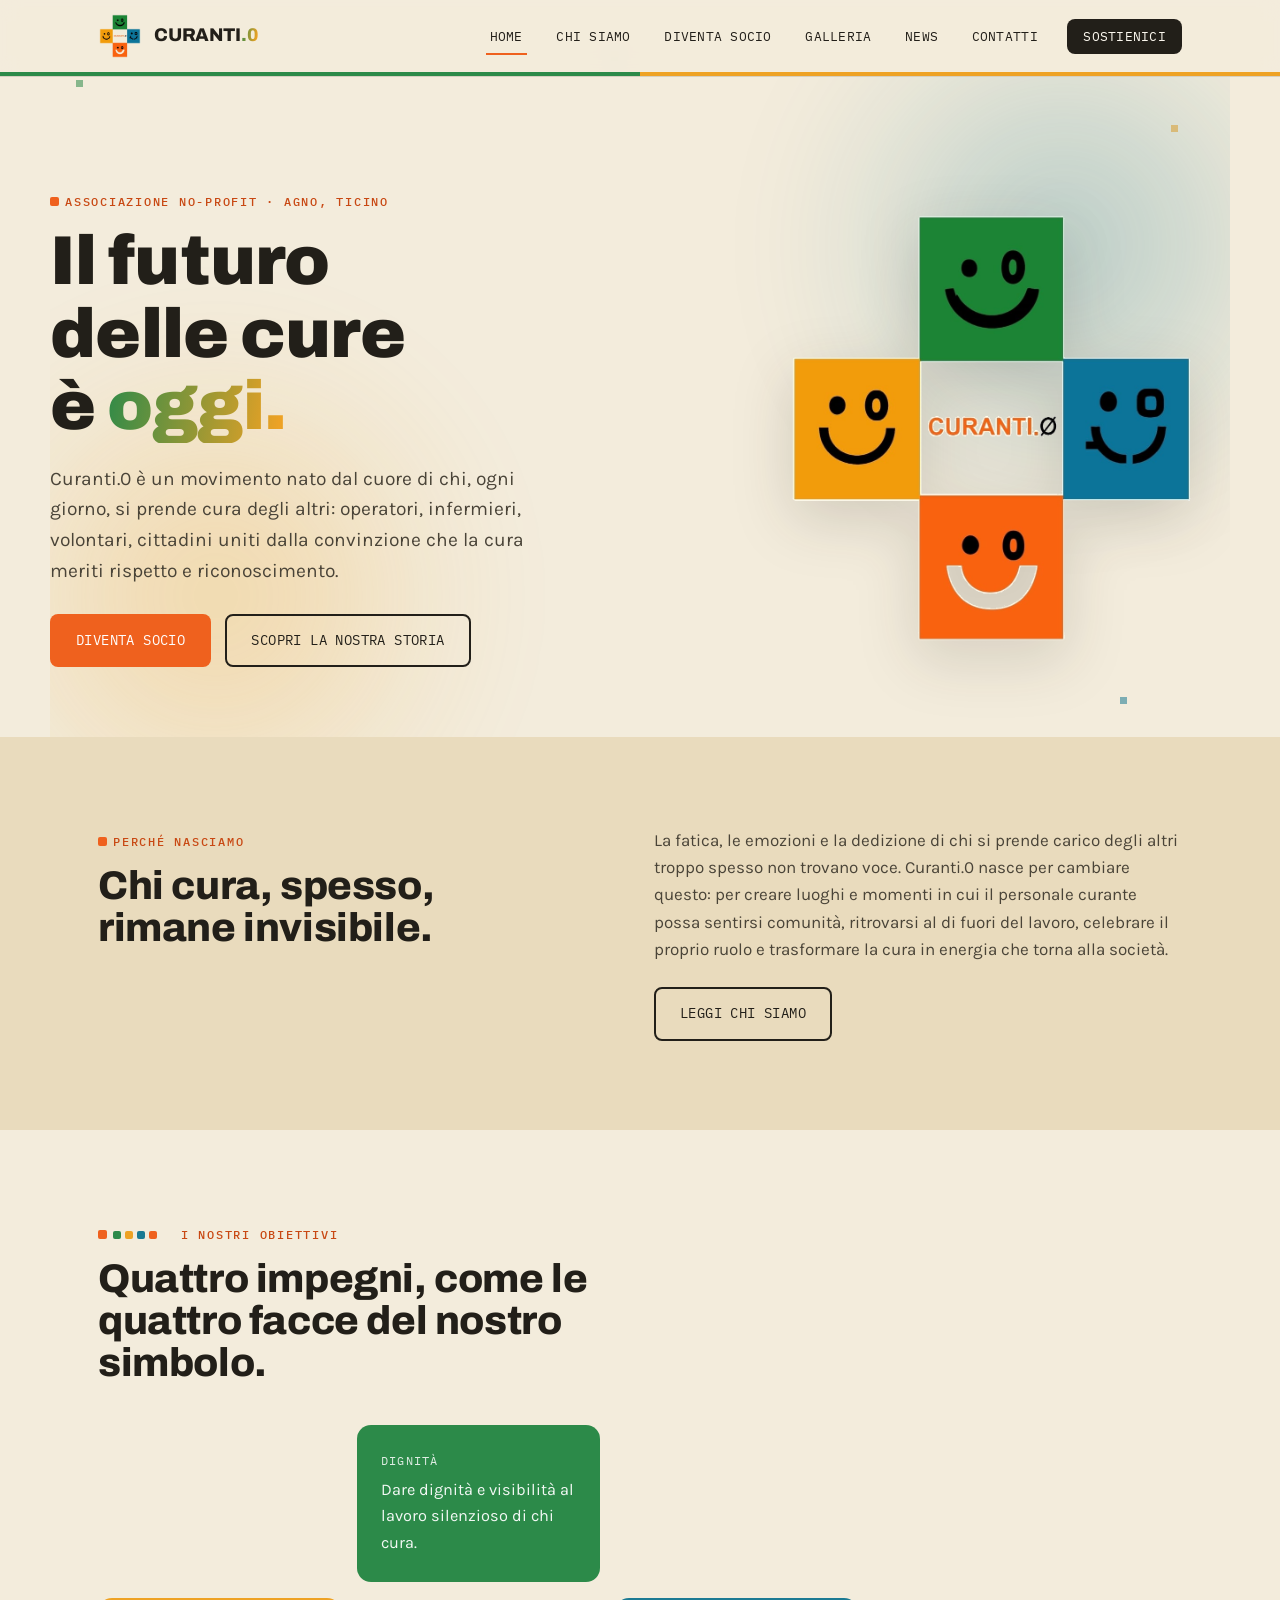
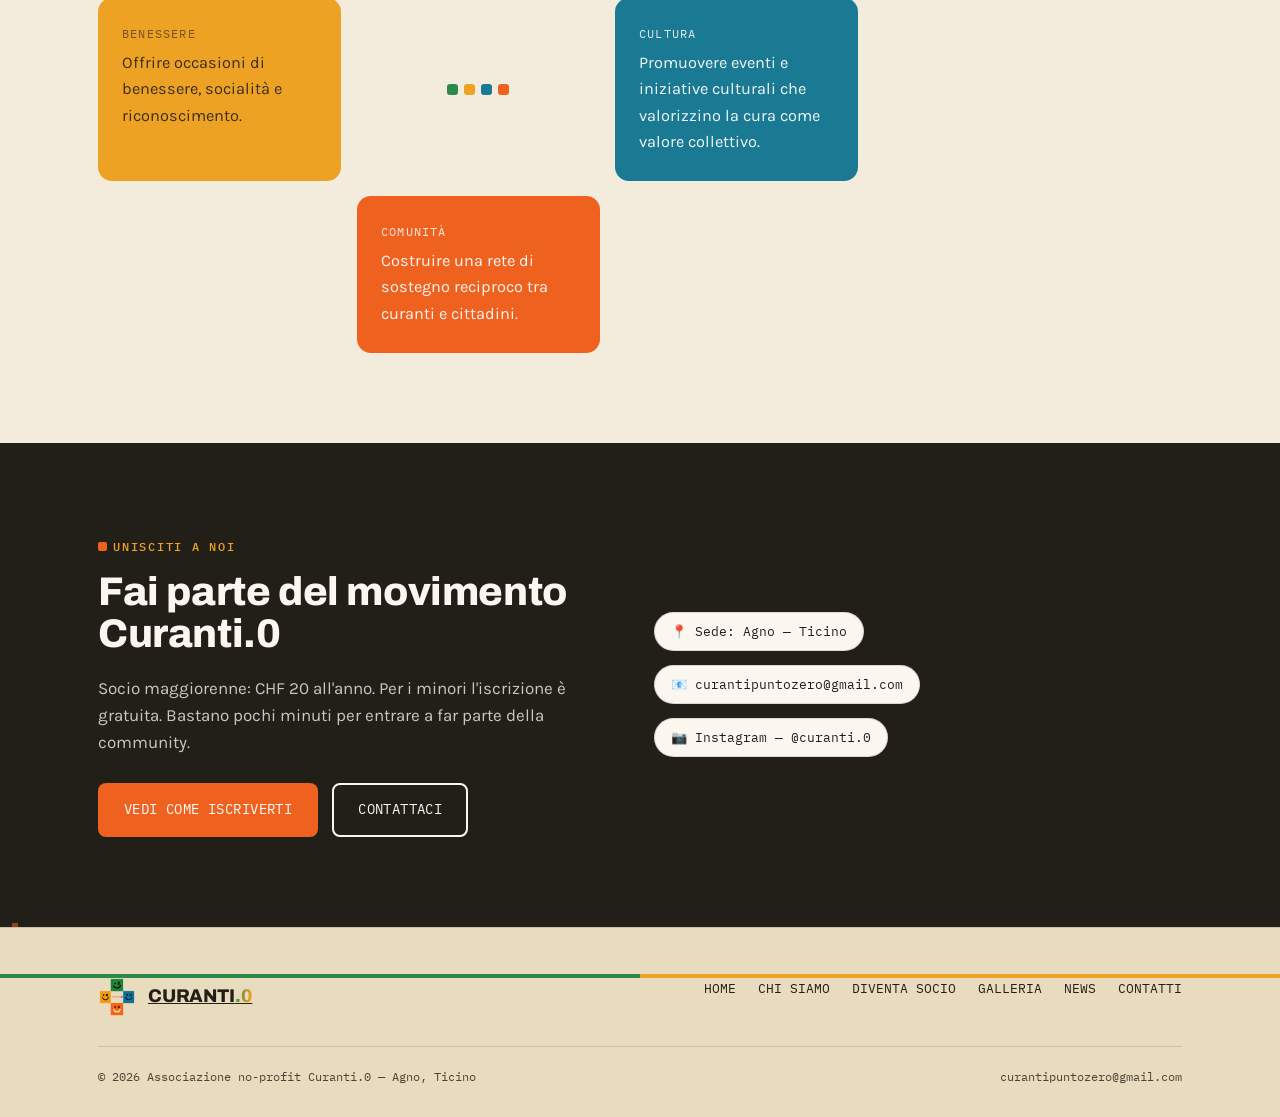
==== commit 792062de: "Croce vera per gli obiettivi, foto in duotono brand, fix tilt dopo reveal - La sezione "obiettivi" (" ====
--- a/index.html
+++ b/index.html
@@ -78,19 +78,22 @@
         <h2>Quattro impegni, come le quattro facce del nostro simbolo.</h2>
       </div>
       <div class="obj-cross reveal">
-        <div class="obj-card c-forest">
+        <div class="obj-card c-forest cross-top">
           <span class="num">Dignità</span>
           <p>Dare dignità e visibilità al lavoro silenzioso di chi cura.</p>
         </div>
-        <div class="obj-card c-amber">
+        <div class="obj-card c-amber cross-left">
           <span class="num">Benessere</span>
           <p>Offrire occasioni di benessere, socialità e riconoscimento.</p>
         </div>
-        <div class="obj-card c-teal">
+        <div class="obj-cross-center" aria-hidden="true">
+          <span class="cross-dots"><span></span><span></span><span></span><span></span></span>
+        </div>
+        <div class="obj-card c-teal cross-right">
           <span class="num">Cultura</span>
           <p>Promuovere eventi e iniziative culturali che valorizzino la cura come valore collettivo.</p>
         </div>
-        <div class="obj-card c-vermillion">
+        <div class="obj-card c-vermillion cross-bottom">
           <span class="num">Comunità</span>
           <p>Costruire una rete di sostegno reciproco tra curanti e cittadini.</p>
         </div>
--- a/style.css
+++ b/style.css
@@ -407,11 +407,11 @@
   padding: clamp(22px, 3vw, 30px);
 }
 
-/* ---- griglia obiettivi a forma di croce (richiama il logomark) ---- */
+/* ---- griglia obiettivi a vera forma di croce (3x3, come l'hero-cross) ---- */
 .obj-cross{
   display: grid;
-  grid-template-columns: repeat(2, minmax(0,1fr));
-  grid-template-rows: repeat(2, auto);
+  grid-template-columns: repeat(3, minmax(0,1fr));
+  grid-template-rows: repeat(3, auto);
   gap: 16px;
   max-width: 760px;
 }
@@ -438,8 +438,36 @@
 .obj-card.c-amber .num{ color: rgba(34,31,25,0.7); }
 .obj-card.c-teal{ background: var(--teal); }
 .obj-card.c-vermillion{ background: var(--vermillion); }
+
+.obj-cross .cross-top{ grid-column: 2; grid-row: 1; }
+.obj-cross .cross-left{ grid-column: 1; grid-row: 2; }
+.obj-cross-center{
+  grid-column: 2; grid-row: 2;
+  display: flex;
+  align-items: center;
+  justify-content: center;
+}
+.obj-cross-center .cross-dots{ grid-template-columns: repeat(4, 11px); gap: 6px; }
+.obj-cross-center .cross-dots span{ width: 11px; height: 11px; border-radius: 3px; }
+.obj-cross .cross-right{ grid-column: 3; grid-row: 2; }
+.obj-cross .cross-bottom{ grid-column: 2; grid-row: 3; }
+
 @media (max-width: 640px){
-  .obj-cross{ grid-template-columns: 1fr; }
+  .obj-cross{ grid-template-columns: 1fr; grid-template-rows: auto; }
+  .obj-cross .cross-top, .obj-cross .cross-left, .obj-cross .cross-right, .obj-cross .cross-bottom{ grid-column: 1; grid-row: auto; }
+  .obj-cross-center{ display: none; }
+}
+
+/* ingresso "a incastro": i 4 pezzi arrivano da nord/sud/est/ovest e si compongono a croce */
+.obj-cross-center{ transform: scale(.4); transition: transform .5s cubic-bezier(.2,.8,.3,1.2); }
+.reveal.in > .obj-cross-center{ transform: scale(1); }
+.obj-cross.reveal:not(.in) .cross-top.obj-card{ transform: translate(0,-42px) rotate(-7deg) scale(.82) perspective(900px) rotateX(var(--tiltX,0deg)) rotateY(var(--tiltY,0deg)); }
+.obj-cross.reveal:not(.in) .cross-left.obj-card{ transform: translate(-42px,0) rotate(7deg) scale(.82) perspective(900px) rotateX(var(--tiltX,0deg)) rotateY(var(--tiltY,0deg)); }
+.obj-cross.reveal:not(.in) .cross-right.obj-card{ transform: translate(42px,0) rotate(-7deg) scale(.82) perspective(900px) rotateX(var(--tiltX,0deg)) rotateY(var(--tiltY,0deg)); }
+.obj-cross.reveal:not(.in) .cross-bottom.obj-card{ transform: translate(0,42px) rotate(7deg) scale(.82) perspective(900px) rotateX(var(--tiltX,0deg)) rotateY(var(--tiltY,0deg)); }
+.obj-cross .obj-card.obj-card{
+  transform: translate(0,0) rotate(0deg) scale(1) perspective(900px) rotateX(var(--tiltX,0deg)) rotateY(var(--tiltY,0deg));
+  transition: transform .5s cubic-bezier(.2,.8,.3,1.2), box-shadow .35s ease;
 }
 
 /* ---------------- Founders ---------------- */
@@ -769,11 +797,27 @@
 .section-dark .wrap{ position: relative; z-index: 1; }
 @keyframes float-dark{ to{ transform: translate(14px, -10px); } }
 
-/* ---------------- Tilt 3D su card ---------------- */
-.card, .obj-card, .founder-card, .info-card, .fee-card, .news-card, .gallery-item{
-  transform: perspective(900px) rotateX(var(--tiltX,0deg)) rotateY(var(--tiltY,0deg));
-  transition: transform .35s cubic-bezier(.2,.8,.2,1), box-shadow .35s ease, border-color .35s ease;
+/* ---------------- Tilt 3D su card ----------------
+   Specificità "raddoppiata" di proposito: le card vivono quasi sempre dentro un
+   contenitore .reveal, la cui regola per il figlio rivelato (.reveal.in > *) ha
+   specificità (0,2,0) e vincerebbe sul semplice ".card" (0,1,0), disattivando il
+   tilt a riposo. Qui portiamo la base a (0,2,0) e gestiamo l'ingresso con una
+   regola :not(.in) ancora più specifica, con la stessa struttura di funzioni
+   (translateY + perspective + rotateX/Y) così la transizione resta fluida. */
+.card.card, .obj-card.obj-card, .founder-card.founder-card, .info-card.info-card,
+.fee-card.fee-card, .news-card.news-card, .gallery-item.gallery-item{
+  transform: translateY(0) perspective(900px) rotateX(var(--tiltX,0deg)) rotateY(var(--tiltY,0deg));
+  transition: transform .4s cubic-bezier(.2,.8,.2,1), box-shadow .35s ease, border-color .35s ease;
   will-change: transform;
+}
+.reveal:not(.in) > .card.card,
+.reveal:not(.in) > .obj-card.obj-card,
+.reveal:not(.in) > .founder-card.founder-card,
+.reveal:not(.in) > .info-card.info-card,
+.reveal:not(.in) > .fee-card.fee-card,
+.reveal:not(.in) > .news-card.news-card,
+.reveal:not(.in) > .gallery-item.gallery-item{
+  transform: translateY(16px) perspective(900px) rotateX(var(--tiltX,0deg)) rotateY(var(--tiltY,0deg));
 }
 .card:hover, .obj-card:hover, .founder-card:hover, .info-card:hover, .fee-card:hover, .news-card:hover, .gallery-item:hover{
   box-shadow: 0 22px 44px -22px rgba(34,31,25,0.35);
@@ -792,18 +836,30 @@
 }
 .btn-primary:hover::after{ transform: translateX(120%); }
 
-/* ---------------- Galleria: hover, overlay, lightbox ---------------- */
+/* ---------------- Galleria: duotono brand, hover, lightbox ----------------
+   A riposo ogni foto è desaturata e tinta del colore del proprio riquadro
+   (lo stesso già usato come sfondo), così la griglia sembra un'unica serie
+   illustrata coerente con la croce del logo. Sull'hover la tinta si attenua
+   e il colore reale della foto riaffiora. */
 .gallery-item{ cursor: zoom-in; }
-.gallery-photo{ transition: transform .5s ease; }
-.gallery-item:hover .gallery-photo{ transform: scale(1.08); }
+.gallery-photo{
+  transition: transform .6s ease, filter .5s ease;
+  filter: grayscale(1) contrast(1.1) brightness(1.08);
+}
+.gallery-item:hover .gallery-photo{
+  transform: scale(1.08);
+  filter: grayscale(.1) contrast(1.03) brightness(1.02);
+}
 .gallery-item::after{
   content: "";
   position: absolute; inset: 0;
-  background: linear-gradient(to top, rgba(34,31,25,.5), transparent 55%);
-  opacity: 0;
-  transition: opacity .3s ease;
-}
-.gallery-item:hover::after{ opacity: 1; }
+  background-color: inherit;
+  mix-blend-mode: color;
+  opacity: .82;
+  transition: opacity .5s ease;
+  pointer-events: none;
+}
+.gallery-item:hover::after{ opacity: .28; }
 
 .lightbox{
   position: fixed; inset: 0;
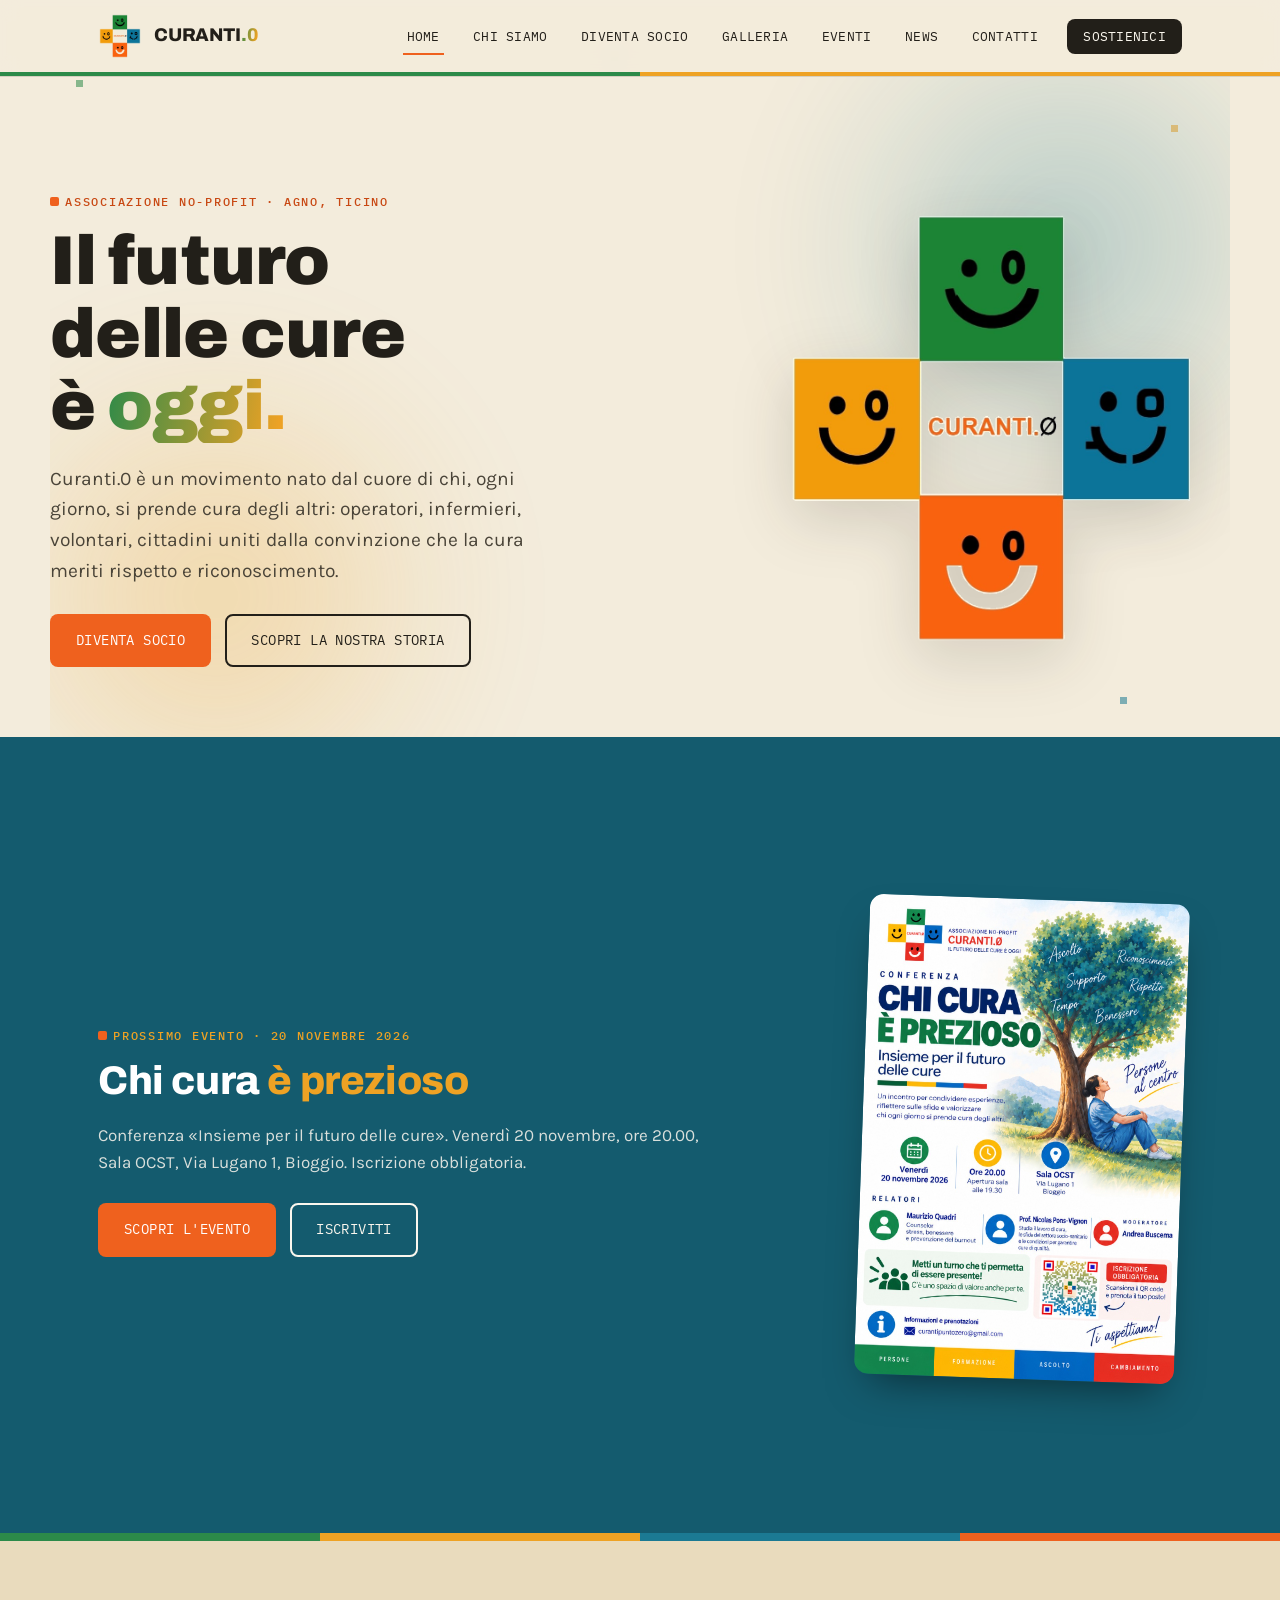
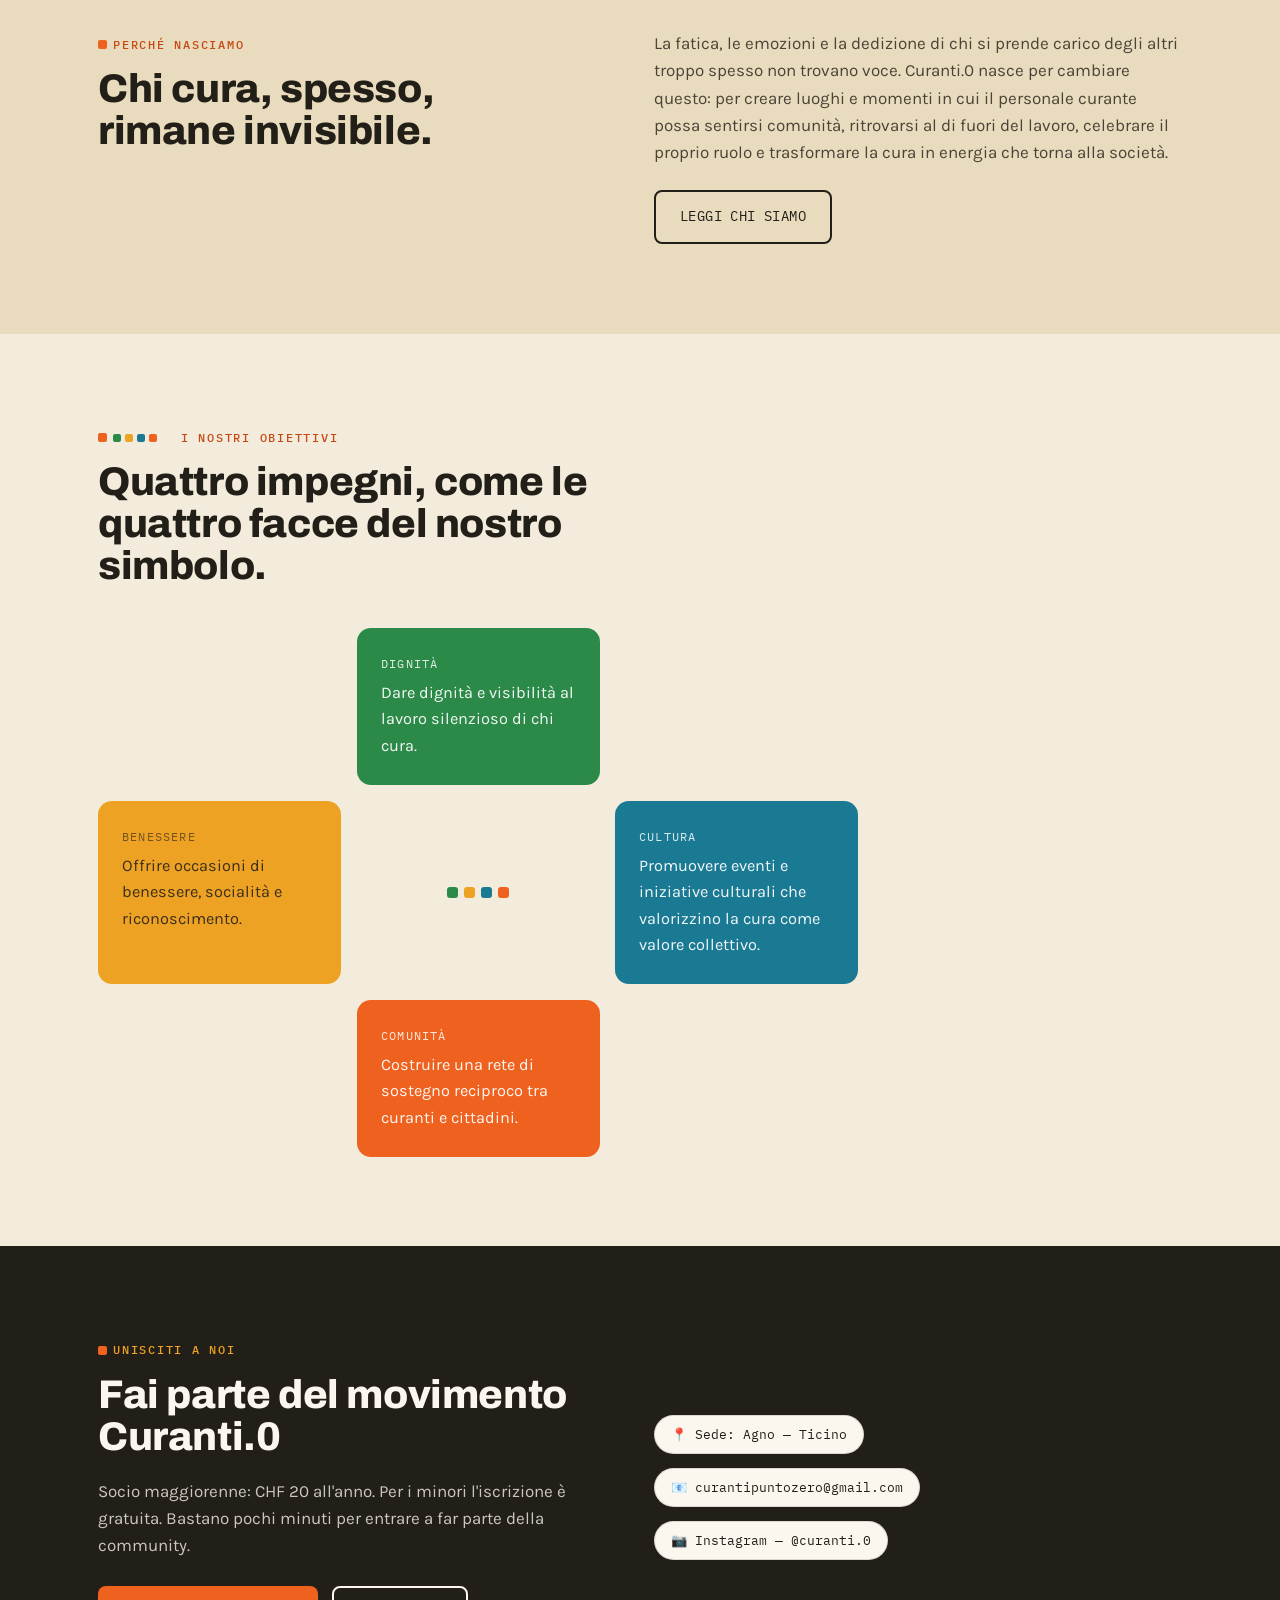
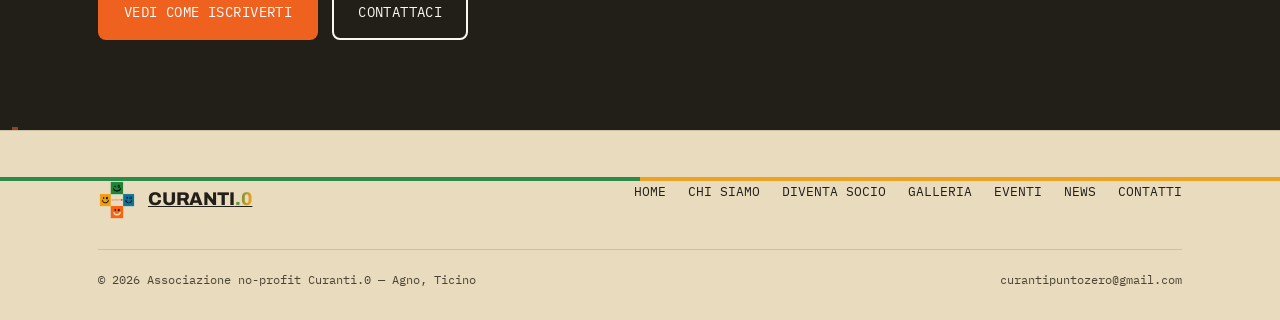
==== commit 5b00b00e: "Aggiungi sezione Eventi con la conferenza 'Chi cura è prezioso' del 20 novembre - Nuova pagina event" ====
--- a/index.html
+++ b/index.html
@@ -25,6 +25,7 @@
       <li><a href="chi-siamo.html">Chi siamo</a></li>
       <li><a href="diventa-socio.html">Diventa socio</a></li>
       <li><a href="galleria.html">Galleria</a></li>
+      <li><a href="eventi.html">Eventi</a></li>
       <li><a href="news.html">News</a></li>
       <li><a href="contatti.html">Contatti</a></li>
       <li><a href="diventa-socio.html" class="nav-cta">Sostienici</a></li>
@@ -51,6 +52,26 @@
     </div>
     <div class="hero-visual" aria-hidden="true">
       <img src="logo-mark.png" alt="" class="hero-logo-img">
+    </div>
+  </section>
+
+  <!-- EVENTO IN EVIDENZA -->
+  <section class="event-banner">
+    <div class="wrap">
+      <div class="event-banner-grid reveal">
+        <div>
+          <span class="eyebrow">Prossimo evento · 20 novembre 2026</span>
+          <h2>Chi cura <span>è prezioso</span></h2>
+          <p>Conferenza «Insieme per il futuro delle cure». Venerdì 20 novembre, ore 20.00, Sala OCST, Via Lugano 1, Bioggio. Iscrizione obbligatoria.</p>
+          <div class="btn-row">
+            <a href="eventi.html" class="btn btn-primary">Scopri l'evento</a>
+            <a href="eventi.html#chi-cura-e-prezioso" class="btn btn-ghost">Iscriviti</a>
+          </div>
+        </div>
+        <a href="eventi.html" class="poster-mini" aria-label="Vai alla pagina dell'evento">
+          <img src="eventi/locandina-chi-cura-e-prezioso.jpg" alt="Locandina della conferenza Chi cura è prezioso" loading="lazy">
+        </a>
+      </div>
     </div>
   </section>
 
@@ -137,6 +158,7 @@
         <li><a href="chi-siamo.html">Chi siamo</a></li>
         <li><a href="diventa-socio.html">Diventa socio</a></li>
         <li><a href="galleria.html">Galleria</a></li>
+        <li><a href="eventi.html">Eventi</a></li>
         <li><a href="news.html">News</a></li>
         <li><a href="contatti.html">Contatti</a></li>
       </ul>
--- a/style.css
+++ b/style.css
@@ -692,8 +692,8 @@
 .footer-brand{ display: flex; align-items: center; gap: 12px; }
 .footer-brand img{ width: 38px; height: 38px; object-fit: contain; }
 .footer-nav{
-  display: flex;
-  gap: 22px;
+  display: flex; flex-wrap: wrap;
+  gap: 8px 22px;
   list-style: none;
   margin: 0; padding: 0;
   font-family: var(--font-mono);
@@ -910,3 +910,96 @@
   color: transparent;
   animation: grad-shift 7s ease-in-out infinite;
 }
+
+/* ---------------- Eventi ---------------- */
+.event-feature{
+  display: grid;
+  grid-template-columns: 1.15fr .85fr;
+  gap: clamp(24px, 4vw, 56px);
+  align-items: start;
+  background: var(--paper);
+  border: 1px solid var(--line);
+  border-radius: calc(var(--radius) + 6px);
+  padding: clamp(22px, 4vw, 48px);
+  position: relative;
+  overflow: hidden;
+}
+.event-feature::before{
+  content:''; position:absolute; left:0; right:0; top:0; height:8px;
+  background: linear-gradient(90deg, var(--forest) 0 25%, var(--amber) 25% 50%, var(--teal) 50% 75%, var(--vermillion) 75% 100%);
+}
+.event-tag{
+  display:inline-flex; align-items:center; font-family: var(--font-mono); font-size:.78rem;
+  letter-spacing:.14em; text-transform:uppercase; color: var(--teal-deep); margin: 8px 0 1em;
+}
+.event-title{ font-size: clamp(2.4rem, 6vw, 4.4rem); font-weight: 900; color: var(--teal-deep); margin-bottom:.15em; }
+.event-title span{ color: var(--forest); }
+.event-sub{ font-family: var(--font-display); font-size: 1.3rem; font-weight:600; color: var(--ink); }
+.event-facts{ list-style:none; margin: 1.4em 0; padding:0; display:grid; gap:12px; }
+.event-facts li{ display:flex; gap:14px; align-items:center; }
+.event-facts .ico{
+  width:48px; height:48px; flex:none; border-radius:50%; display:grid; place-items:center; font-size:1.3rem;
+}
+.event-facts .f-forest .ico{ background: rgba(44,138,73,.18); }
+.event-facts .f-teal .ico{ background: rgba(27,122,147,.18); }
+.event-facts strong{ display:block; font-family: var(--font-display); font-size:1.15rem; line-height:1.2; }
+.event-facts small{ color: var(--ink-soft); font-size:.95rem; }
+.countdown{ display:flex; gap:10px; flex-wrap:wrap; margin: 1.2em 0 .4em; }
+.countdown div{
+  min-width:74px; text-align:center; background: var(--ink); color: var(--paper);
+  border-radius: var(--radius-sm); padding: 10px 8px;
+}
+.countdown div:nth-child(1){ border-bottom: 4px solid var(--forest); }
+.countdown div:nth-child(2){ border-bottom: 4px solid var(--amber); }
+.countdown div:nth-child(3){ border-bottom: 4px solid var(--teal); }
+.countdown div:nth-child(4){ border-bottom: 4px solid var(--vermillion); }
+.countdown b{ display:block; font-family: var(--font-display); font-size:1.8rem; line-height:1.1; font-variant-numeric: tabular-nums; }
+.countdown span{ font-family: var(--font-mono); font-size:.68rem; letter-spacing:.1em; text-transform:uppercase; opacity:.8; }
+.countdown.done{ display:none; }
+.event-note{ font-size:.92rem; margin-top:1.2em; }
+.event-poster{
+  display:block; border-radius: var(--radius); overflow:hidden; border:1px solid var(--line);
+  box-shadow: 0 18px 40px -18px rgba(34,31,25,.45); transform: rotate(1.2deg);
+  transition: transform .3s ease, box-shadow .3s ease;
+}
+.event-poster:hover{ transform: rotate(0) scale(1.02); box-shadow: 0 26px 50px -18px rgba(34,31,25,.55); }
+.event-poster img{ width:100%; height:auto; }
+.speakers{ margin-top: clamp(36px, 5vw, 64px); }
+.speaker-grid{ display:grid; grid-template-columns: repeat(3, 1fr); gap:18px; }
+.speaker{
+  background: var(--paper); border:1px solid var(--line); border-top:6px solid var(--forest);
+  border-radius: var(--radius); padding: 22px;
+}
+.speaker.c-teal{ border-top-color: var(--teal); }
+.speaker.c-vermillion{ border-top-color: var(--vermillion); }
+.speaker .role{ font-family: var(--font-mono); font-size:.74rem; letter-spacing:.14em; text-transform:uppercase; color: var(--ink-soft); }
+.speaker h3{ margin:.4em 0 .3em; }
+.speaker p{ margin:0; font-size:.98rem; }
+.event-callout{
+  margin-top: 28px; background: var(--forest); color:#fff; border-radius: var(--radius); padding: 26px 30px;
+}
+.event-callout h3{ color:#fff; font-size:1.4rem; margin-bottom:.3em; }
+.event-callout p{ color: rgba(255,255,255,.88); }
+
+/* Banner evento in home */
+.event-banner{ background: var(--teal-deep); color: var(--paper); position:relative; overflow:hidden; }
+.event-banner::after{
+  content:''; position:absolute; left:0; right:0; bottom:0; height:8px;
+  background: linear-gradient(90deg, var(--forest) 0 25%, var(--amber) 25% 50%, var(--teal) 50% 75%, var(--vermillion) 75% 100%);
+}
+.event-banner .eyebrow{ color: var(--amber); }
+.event-banner h2{ color:#fff; }
+.event-banner h2 span{ color: var(--amber); }
+.event-banner p{ color: rgba(251,247,238,.85); }
+.event-banner-grid{ display:grid; grid-template-columns: 1.2fr .8fr; gap: clamp(24px,4vw,56px); align-items:center; padding: clamp(40px,6vw,72px) 0; }
+.event-banner .poster-mini{ border-radius: var(--radius); overflow:hidden; max-width:320px; margin-left:auto; transform: rotate(2deg); box-shadow: 0 20px 40px -16px rgba(0,0,0,.5); transition: transform .3s ease; }
+.event-banner .poster-mini:hover{ transform: rotate(0); }
+.event-banner .btn-ghost{ border-color: var(--paper); color: var(--paper); }
+.event-banner .btn-ghost:hover{ background: var(--paper); color: var(--ink); }
+
+@media (max-width: 860px){
+  .event-feature, .event-banner-grid{ grid-template-columns: 1fr; }
+  .speaker-grid{ grid-template-columns: 1fr; }
+  .event-poster{ transform:none; }
+  .event-banner .poster-mini{ margin: 0 auto; transform:none; }
+}
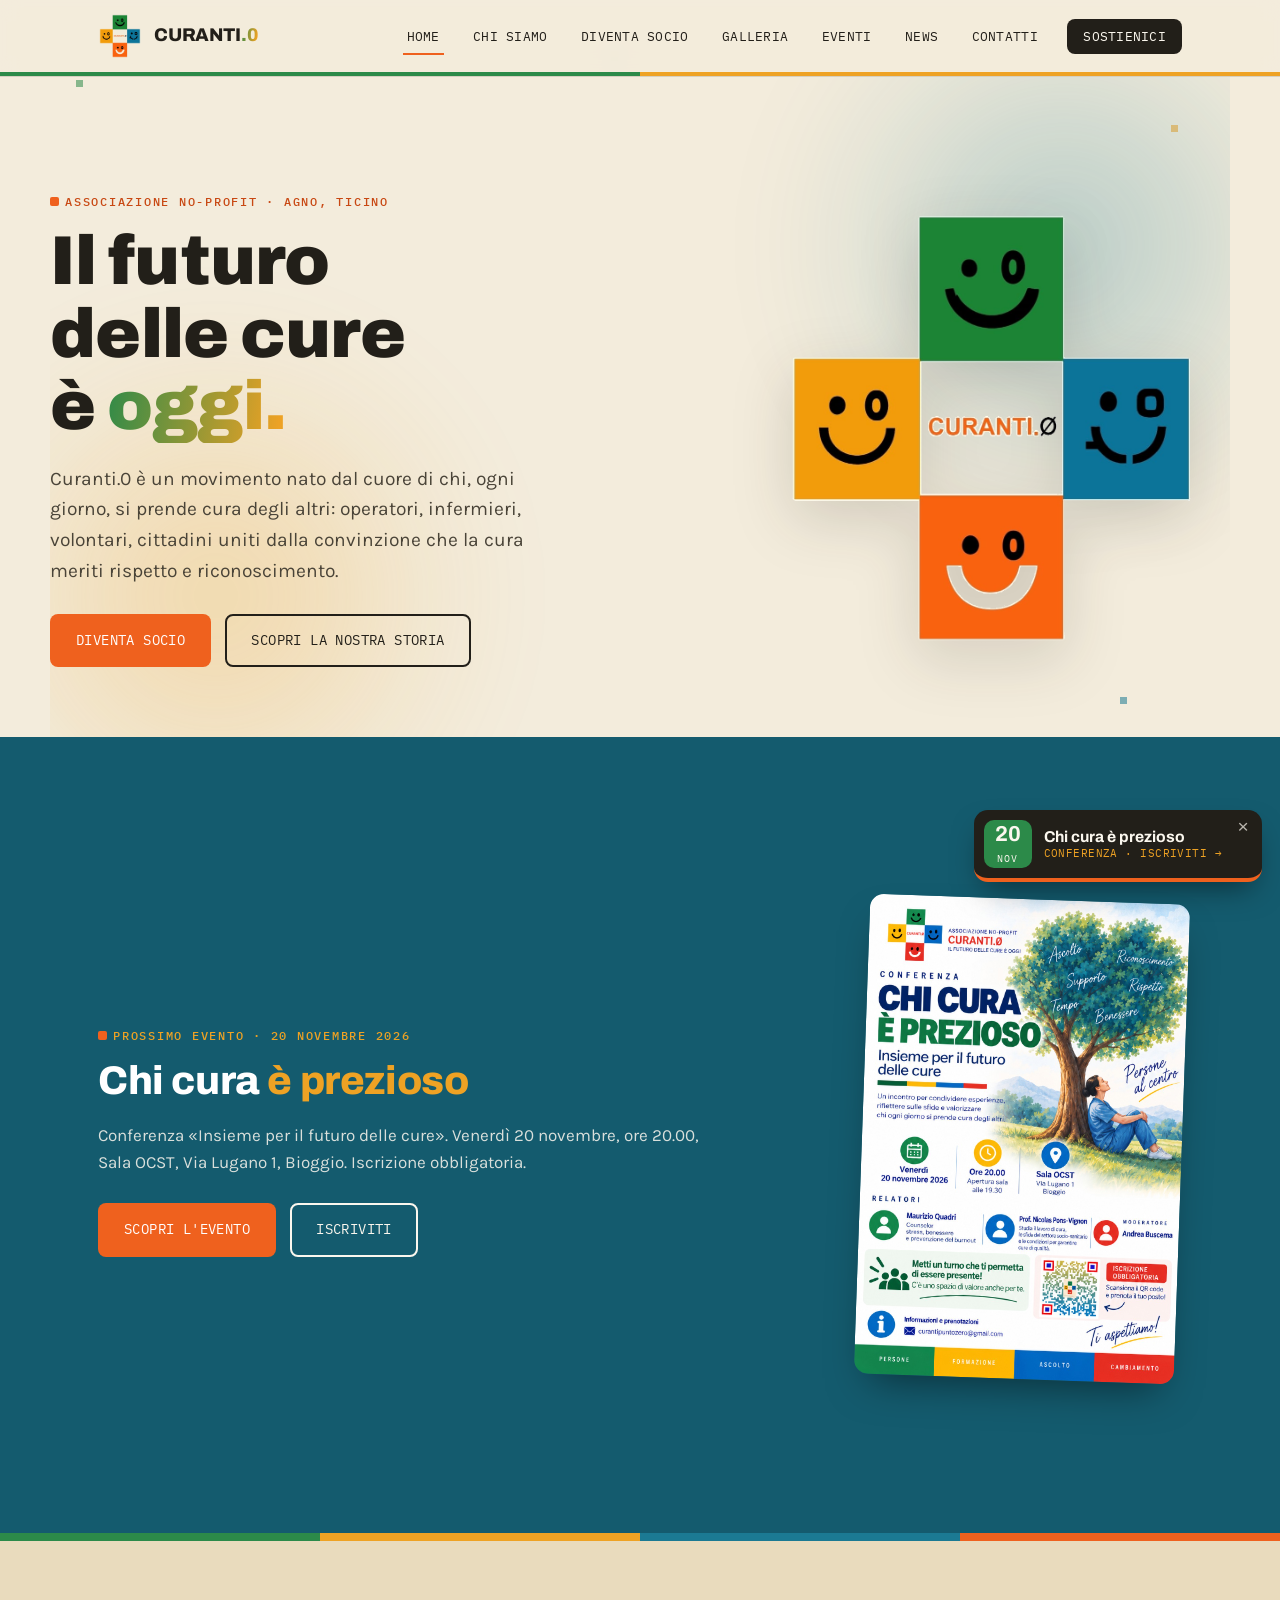
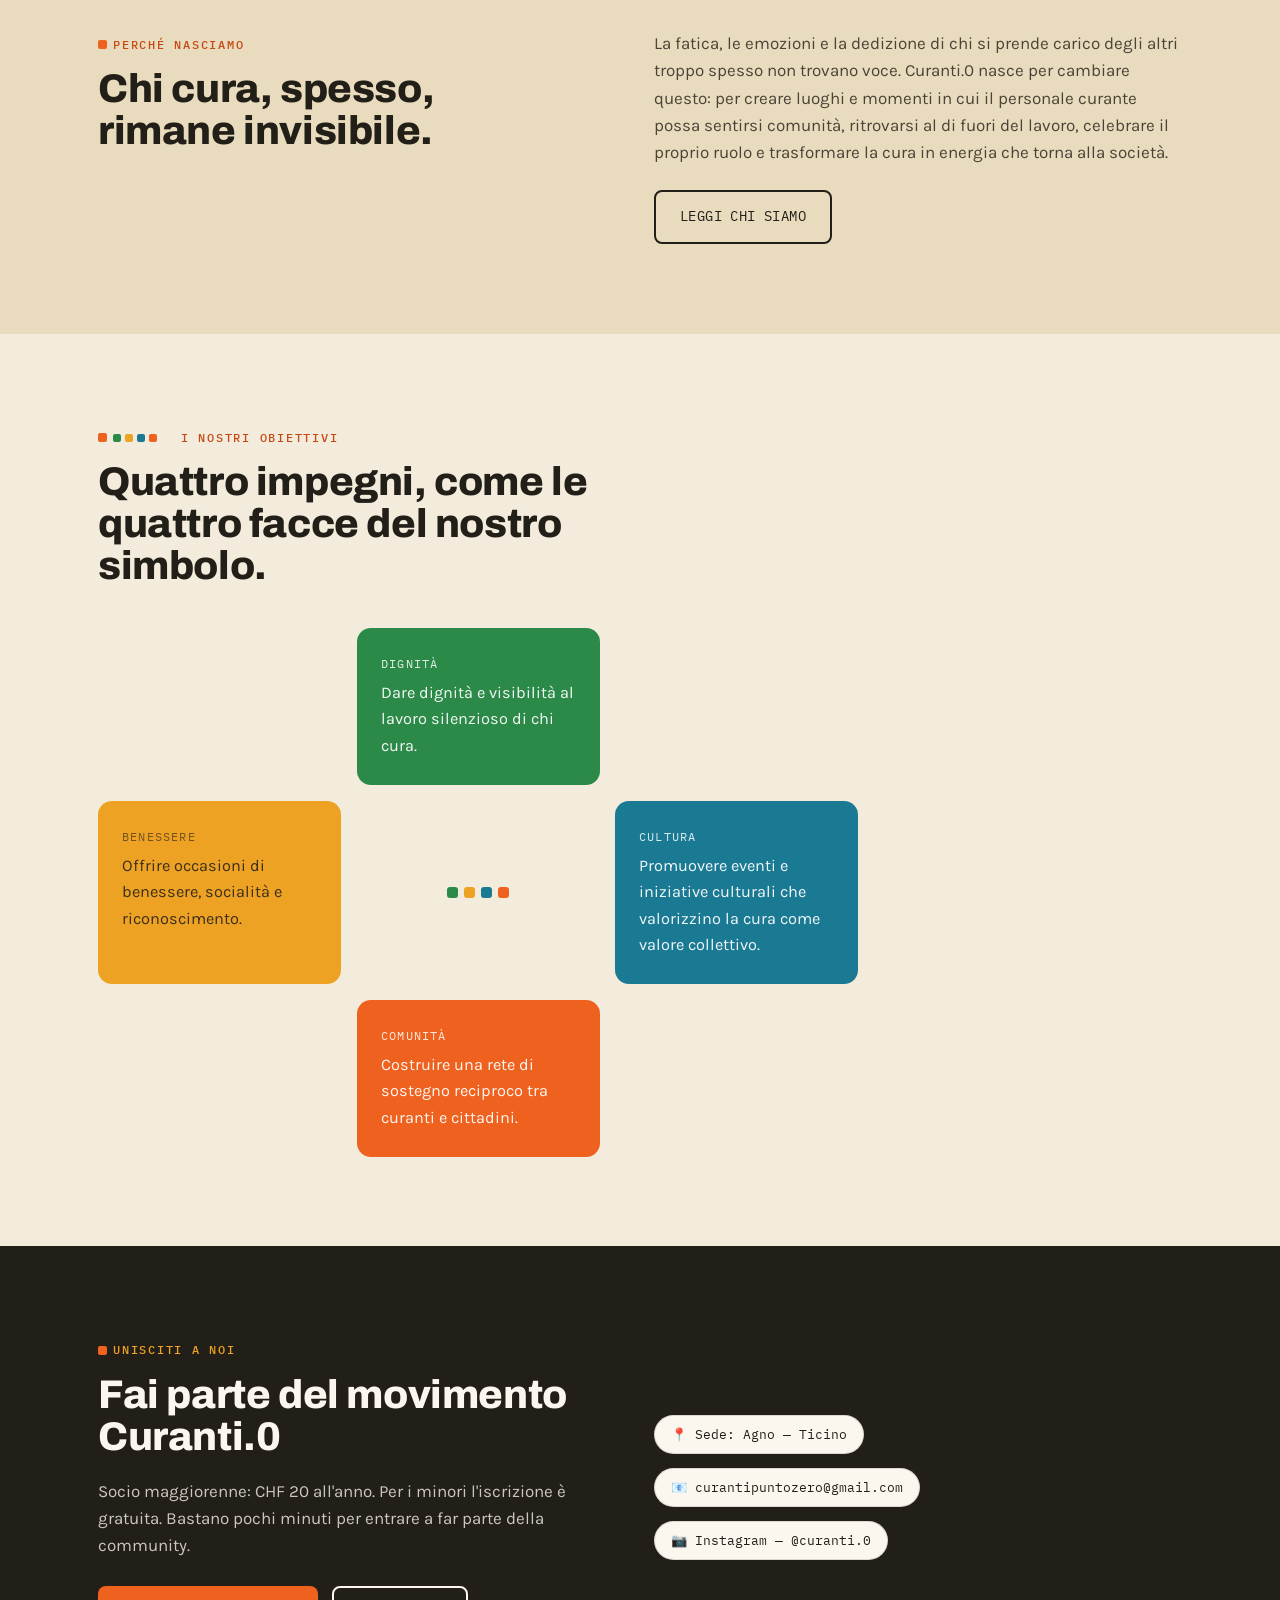
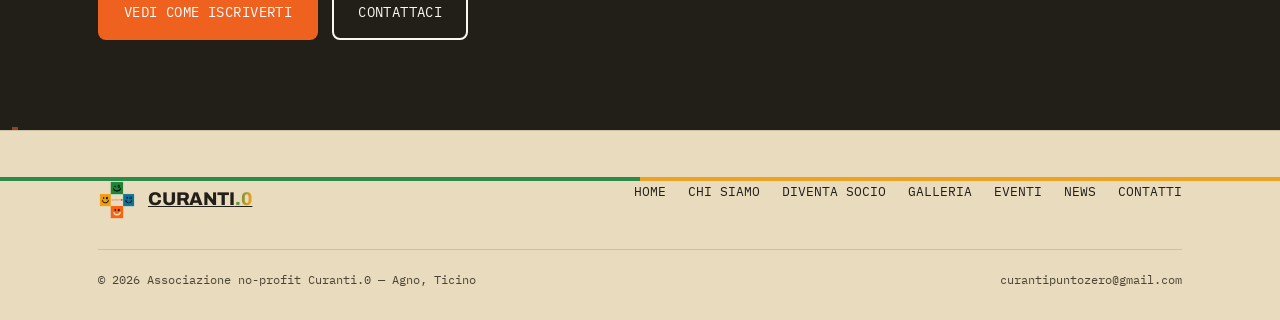
==== commit 0d295648: "Aggiungi appendice mobile in home che rimanda alla pagina dell'evento Co-Authored-By: Claude Sonnet " ====
--- a/index.html
+++ b/index.html
@@ -65,7 +65,7 @@
           <p>Conferenza «Insieme per il futuro delle cure». Venerdì 20 novembre, ore 20.00, Sala OCST, Via Lugano 1, Bioggio. Iscrizione obbligatoria.</p>
           <div class="btn-row">
             <a href="eventi.html" class="btn btn-primary">Scopri l'evento</a>
-            <a href="eventi.html#chi-cura-e-prezioso" class="btn btn-ghost">Iscriviti</a>
+            <a href="https://forms.gle/bTeAo64EbraBm6Y77" class="btn btn-ghost" target="_blank" rel="noopener">Iscriviti</a>
           </div>
         </div>
         <a href="eventi.html" class="poster-mini" aria-label="Vai alla pagina dell'evento">
@@ -170,6 +170,12 @@
   </div>
 </footer>
 
+<a href="eventi.html" class="event-float" id="event-float" aria-label="Vai alla pagina dell'evento del 20 novembre">
+  <span class="ef-date"><b>20</b><small>nov</small></span>
+  <span class="ef-text"><strong>Chi cura è prezioso</strong><small>Conferenza · Iscriviti →</small></span>
+  <button type="button" class="ef-close" aria-label="Chiudi">×</button>
+</a>
+
 <script src="script.js"></script>
 </body>
 </html>
--- a/style.css
+++ b/style.css
@@ -1003,3 +1003,33 @@
   .event-poster{ transform:none; }
   .event-banner .poster-mini{ margin: 0 auto; transform:none; }
 }
+.speaker-title{ display:block; font-weight:700; color: var(--teal-deep); margin-bottom:.5em; }
+
+/* Appendice mobile evento (home) */
+.event-float{
+  position: fixed; right: 18px; bottom: 18px; z-index: 90;
+  display: flex; align-items: center; gap: 12px;
+  background: var(--ink); color: var(--paper); text-decoration: none;
+  padding: 10px 40px 10px 10px; border-radius: 14px;
+  border-bottom: 4px solid var(--vermillion);
+  box-shadow: 0 14px 30px -10px rgba(0,0,0,.5);
+  animation: ef-in .6s .8s both cubic-bezier(.2,.8,.2,1);
+  transition: transform .2s ease;
+}
+.event-float:hover{ transform: translateY(-3px); }
+.event-float.hidden{ display: none; }
+.ef-date{ display:grid; place-items:center; width:48px; height:48px; border-radius:10px; background: var(--forest); line-height:1; text-align:center; }
+.ef-date b{ font-family: var(--font-display); font-size:1.35rem; }
+.ef-date small{ font-family: var(--font-mono); font-size:.62rem; text-transform:uppercase; letter-spacing:.1em; }
+.ef-text{ display:grid; line-height:1.25; }
+.ef-text strong{ font-family: var(--font-display); font-size:.98rem; }
+.ef-text small{ font-family: var(--font-mono); font-size:.68rem; letter-spacing:.04em; color: var(--amber); text-transform:uppercase; }
+.ef-close{
+  position:absolute; top:4px; right:6px; width:26px; height:26px; border:0; border-radius:50%;
+  background: transparent; color: rgba(251,247,238,.7); font-size:1.2rem; line-height:1; cursor:pointer;
+}
+.ef-close:hover{ color:#fff; background: rgba(255,255,255,.12); }
+@keyframes ef-in{ from{ opacity:0; transform: translateY(24px); } to{ opacity:1; transform:none; } }
+@media (max-width: 520px){
+  .event-float{ left: 12px; right: 12px; bottom: 12px; }
+}
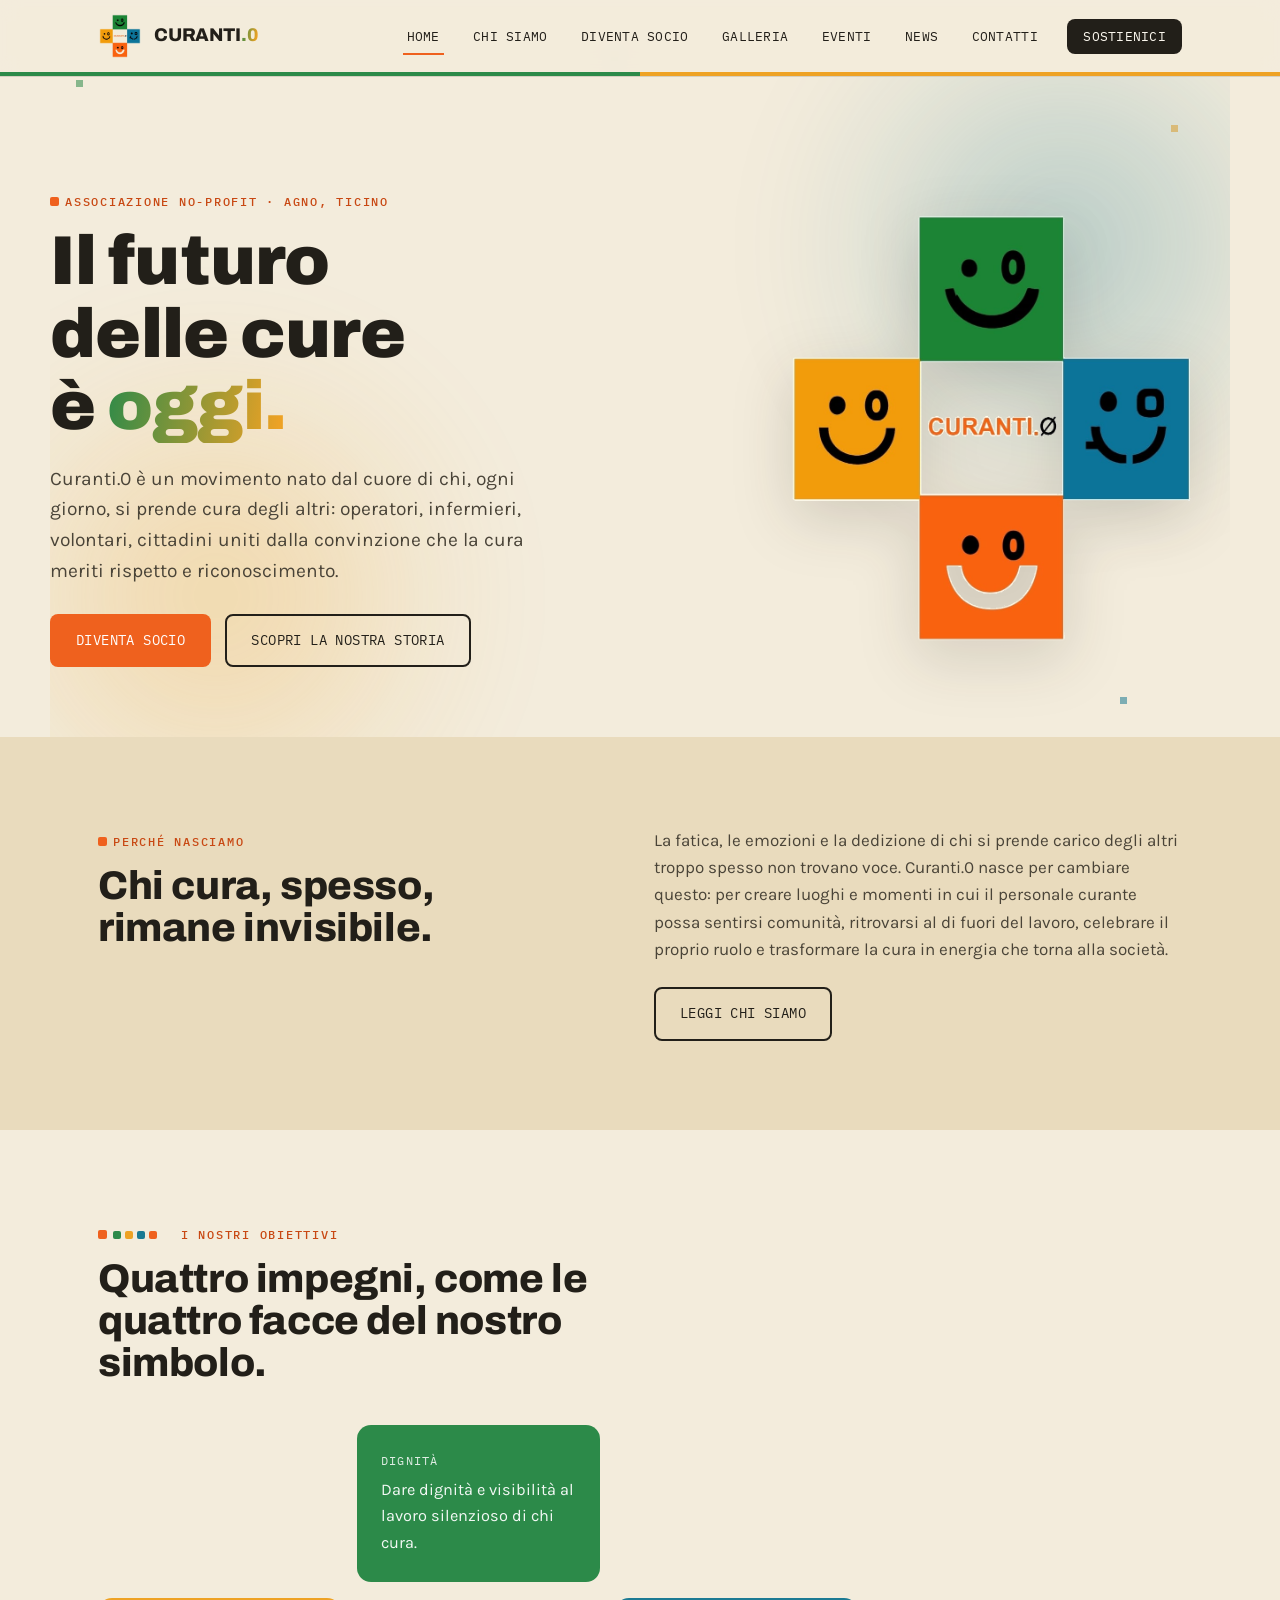
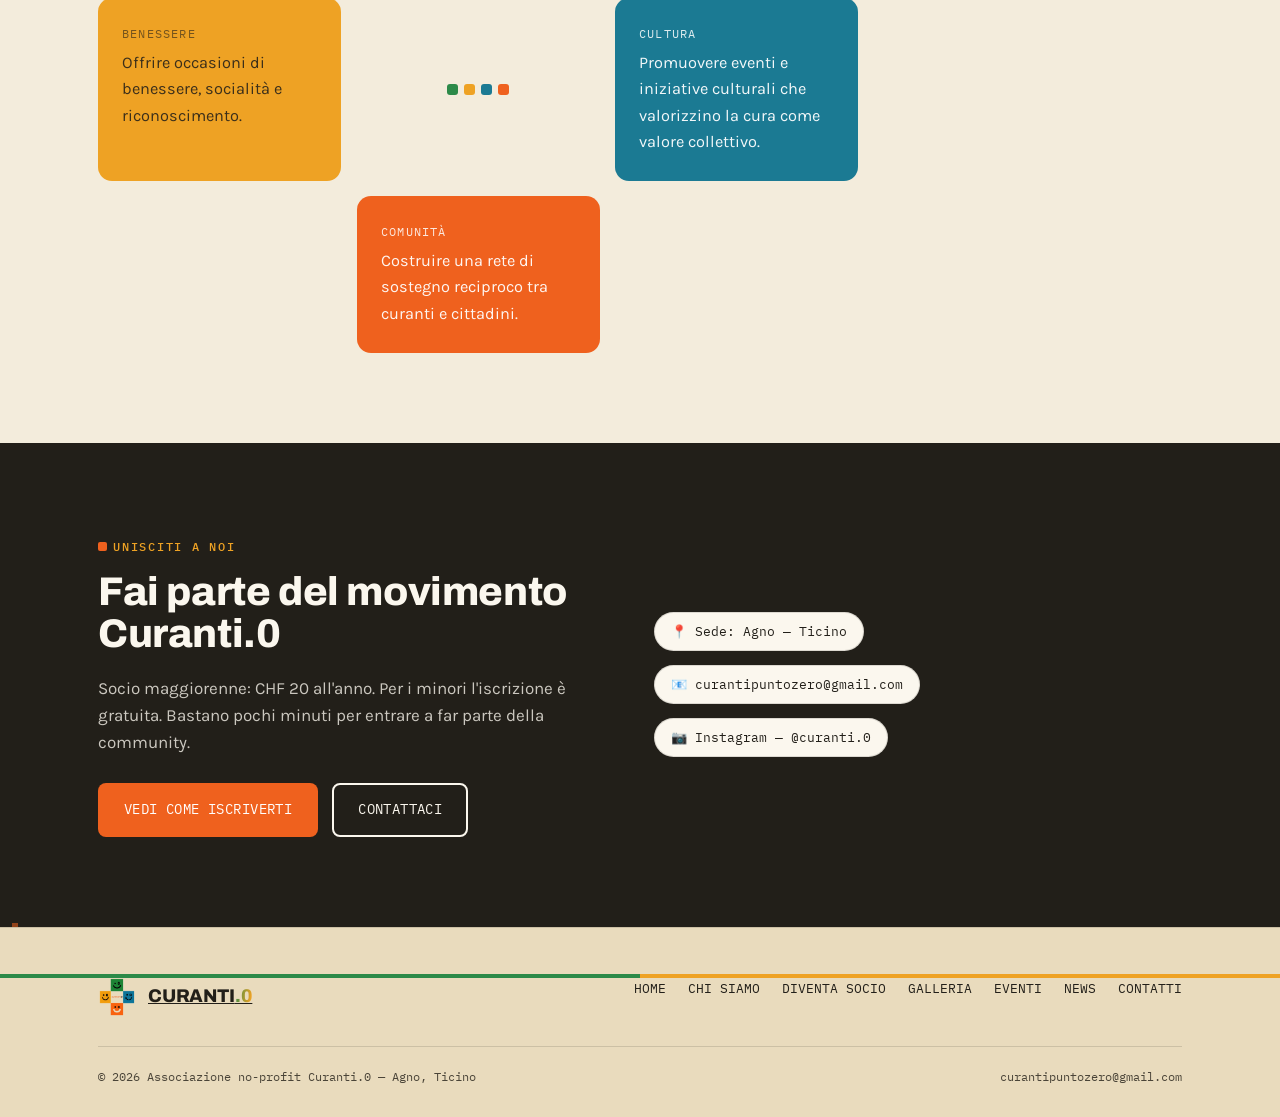
==== commit 275090c7: "Rimozione automatica di banner ed etichetta dopo il 20 novembre Co-Authored-By: Claude Sonnet 5.5 <n" ====
--- a/index.html
+++ b/index.html
@@ -56,7 +56,7 @@
   </section>
 
   <!-- EVENTO IN EVIDENZA -->
-  <section class="event-banner">
+  <section class="event-banner" data-expires="2026-11-21T00:00:00">
     <div class="wrap">
       <div class="event-banner-grid reveal">
         <div>
@@ -170,7 +170,7 @@
   </div>
 </footer>
 
-<a href="eventi.html" class="event-float" id="event-float" aria-label="Vai alla pagina dell'evento del 20 novembre">
+<a href="eventi.html" class="event-float" id="event-float" data-expires="2026-11-21T00:00:00" aria-label="Vai alla pagina dell'evento del 20 novembre">
   <span class="ef-date"><b>20</b><small>nov</small></span>
   <span class="ef-text"><strong>Chi cura è prezioso</strong><small>Conferenza · Iscriviti →</small></span>
   <button type="button" class="ef-close" aria-label="Chiudi">×</button>
--- a/style.css
+++ b/style.css
@@ -1033,3 +1033,4 @@
 @media (max-width: 520px){
   .event-float{ left: 12px; right: 12px; bottom: 12px; }
 }
+.event-past .event-poster{ filter: grayscale(.4); }
